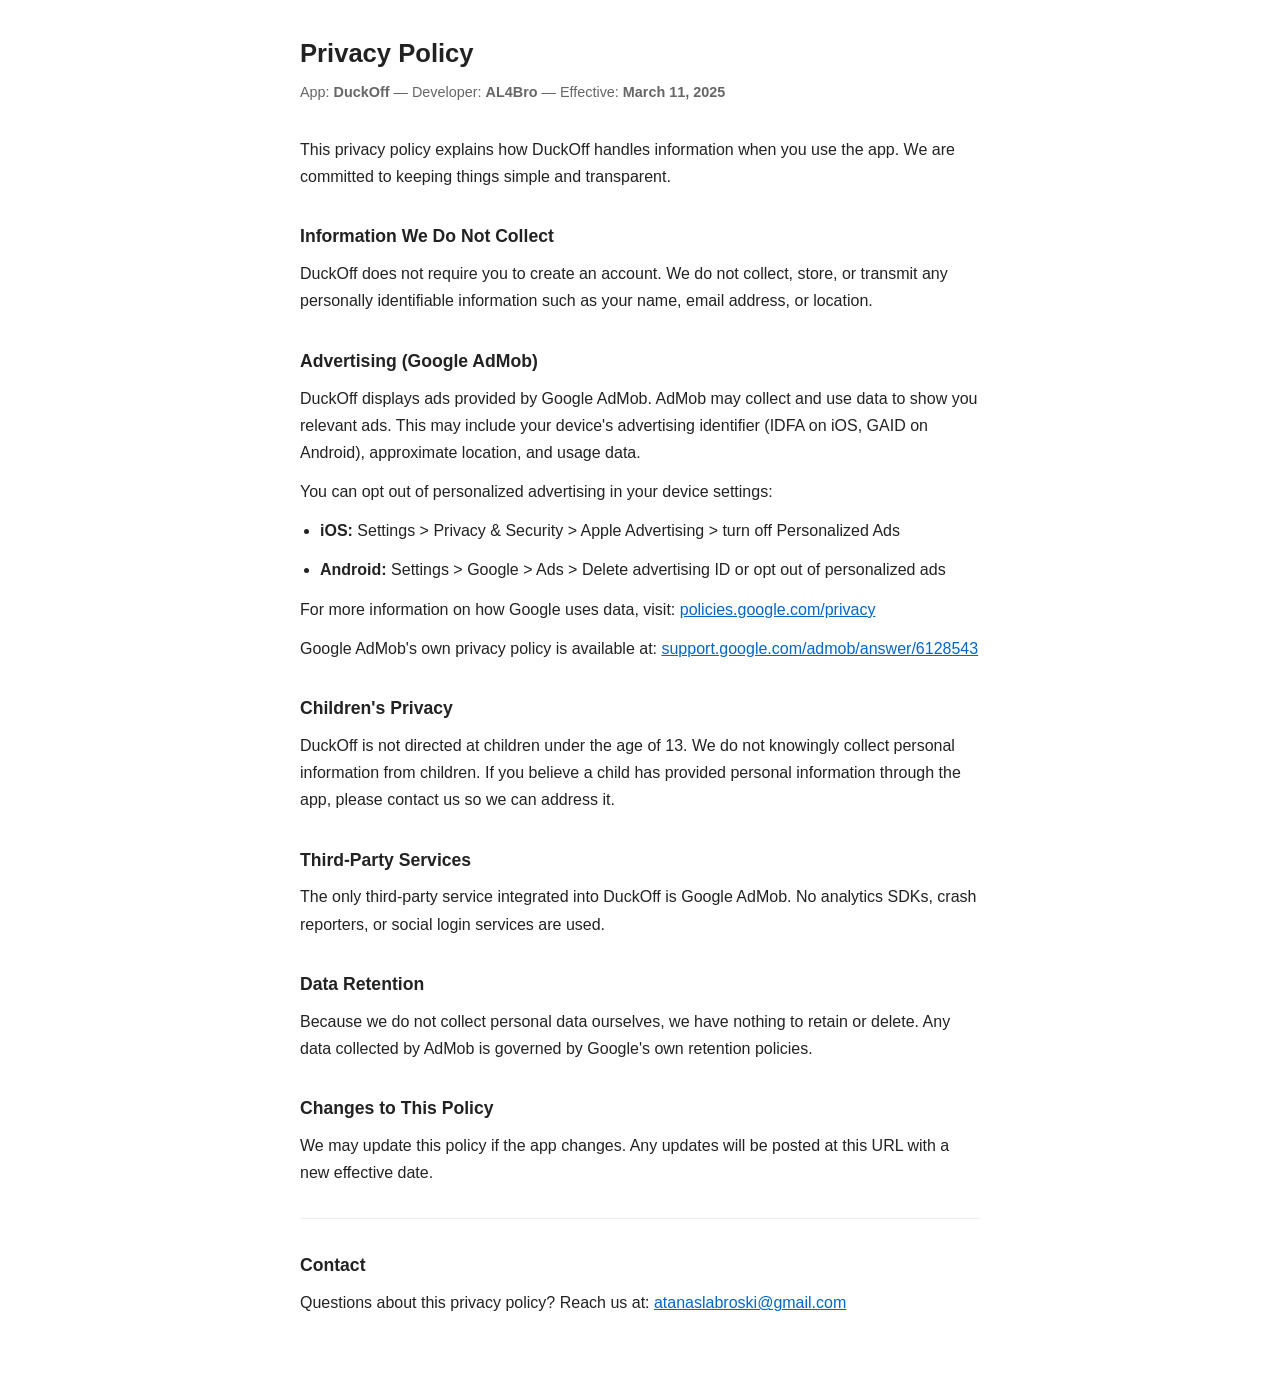
==== index.html @ ca75a0bc "move files from alab-game-common" ====
<!DOCTYPE html>
<html lang="en">
<head>
  <meta charset="UTF-8" />
  <meta name="viewport" content="width=device-width, initial-scale=1.0" />
  <title>Privacy Policy - DuckOff</title>
  <style>
    * { box-sizing: border-box; margin: 0; padding: 0; }
    body {
      font-family: -apple-system, BlinkMacSystemFont, "Segoe UI", sans-serif;
      font-size: 16px;
      line-height: 1.7;
      color: #222;
      background: #fff;
      max-width: 720px;
      margin: 0 auto;
      padding: 2rem 1.25rem 4rem;
    }
    h1 { font-size: 1.6rem; margin-bottom: 0.25rem; }
    h2 { font-size: 1.1rem; margin: 2rem 0 0.5rem; }
    p, li { margin-bottom: 0.75rem; }
    ul { padding-left: 1.25rem; }
    a { color: #0066cc; }
    .meta { color: #666; font-size: 0.9rem; margin-bottom: 2rem; }
    hr { border: none; border-top: 1px solid #eee; margin: 2rem 0; }
  </style>
</head>
<body>
  <h1>Privacy Policy</h1>
  <p class="meta">
    App: <strong>DuckOff</strong> &mdash;
    Developer: <strong>AL4Bro</strong> &mdash;
    Effective: <strong>March 11, 2025</strong>
  </p>

  <p>
    This privacy policy explains how DuckOff handles information when you
    use the app. We are committed to keeping things simple and transparent.
  </p>

  <h2>Information We Do Not Collect</h2>
  <p>
    DuckOff does not require you to create an account. We do not collect,
    store, or transmit any personally identifiable information such as your
    name, email address, or location.
  </p>

  <h2>Advertising (Google AdMob)</h2>
  <p>
    DuckOff displays ads provided by Google AdMob. AdMob may collect and
    use data to show you relevant ads. This may include your device's
    advertising identifier (IDFA on iOS, GAID on Android), approximate
    location, and usage data.
  </p>
  <p>
    You can opt out of personalized advertising in your device settings:
  </p>
  <ul>
    <li><strong>iOS:</strong> Settings &gt; Privacy &amp; Security &gt; Apple Advertising &gt; turn off Personalized Ads</li>
    <li><strong>Android:</strong> Settings &gt; Google &gt; Ads &gt; Delete advertising ID or opt out of personalized ads</li>
  </ul>
  <p>
    For more information on how Google uses data, visit:
    <a href="https://policies.google.com/privacy" target="_blank" rel="noopener">
      policies.google.com/privacy
    </a>
  </p>
  <p>
    Google AdMob's own privacy policy is available at:
    <a href="https://support.google.com/admob/answer/6128543" target="_blank" rel="noopener">
      support.google.com/admob/answer/6128543
    </a>
  </p>

  <h2>Children's Privacy</h2>
  <p>
    DuckOff is not directed at children under the age of 13. We do not
    knowingly collect personal information from children. If you believe a
    child has provided personal information through the app, please contact us
    so we can address it.
  </p>

  <h2>Third-Party Services</h2>
  <p>
    The only third-party service integrated into DuckOff is Google AdMob.
    No analytics SDKs, crash reporters, or social login services are used.
  </p>

  <h2>Data Retention</h2>
  <p>
    Because we do not collect personal data ourselves, we have nothing to
    retain or delete. Any data collected by AdMob is governed by Google's
    own retention policies.
  </p>

  <h2>Changes to This Policy</h2>
  <p>
    We may update this policy if the app changes. Any updates will be posted
    at this URL with a new effective date.
  </p>

  <hr />

  <h2>Contact</h2>
  <p>
    Questions about this privacy policy? Reach us at:
    <a href="mailto:atanaslabroski@gmail.com">atanaslabroski@gmail.com</a>
  </p>
</body>
</html>
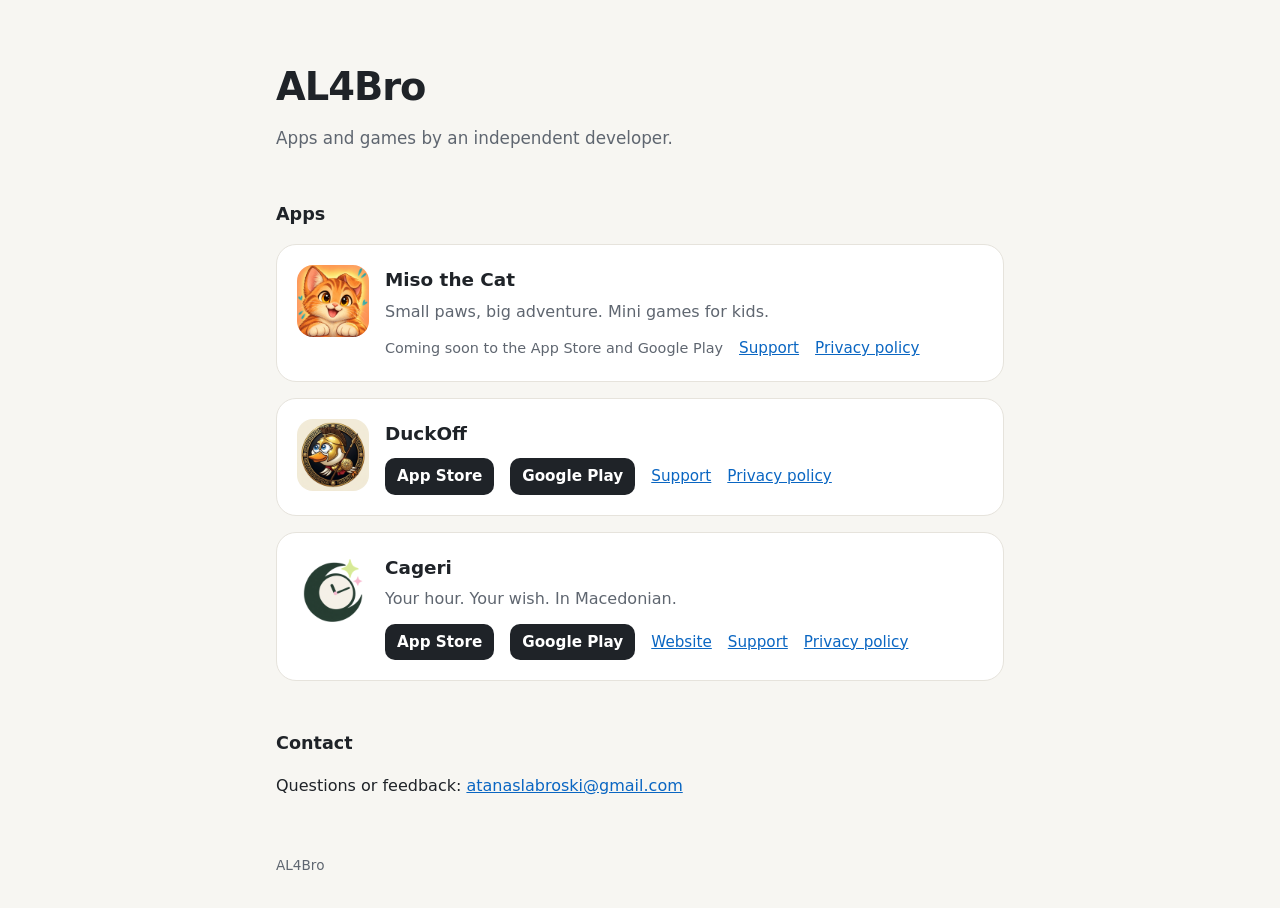
==== commit f16d34aa: "Root: AL4Bro developer profile page listing Miso the Cat, DuckOff and Cageri DuckOff privacy and sup" ====
--- a/index.html
+++ b/index.html
@@ -1,110 +1,136 @@
-<!DOCTYPE html>
+<!doctype html>
 <html lang="en">
 <head>
-  <meta charset="UTF-8" />
-  <meta name="viewport" content="width=device-width, initial-scale=1.0" />
-  <title>Privacy Policy - DuckOff</title>
+  <meta charset="utf-8">
+  <meta name="viewport" content="width=device-width,initial-scale=1">
+  <title>AL4Bro - Apps and Games</title>
+  <meta name="description" content="Apps and games by AL4Bro: Miso the Cat, DuckOff and Cageri.">
+  <link rel="canonical" href="https://atelabro.github.io/">
   <style>
-    * { box-sizing: border-box; margin: 0; padding: 0; }
+    :root {
+      --bg: #f7f6f2;
+      --card: #ffffff;
+      --text: #1f2328;
+      --muted: #5f6670;
+      --line: #e6e3dc;
+      --link: #0a66c2;
+      --button: #1f2328;
+      --button-text: #ffffff;
+    }
+    @media (prefers-color-scheme: dark) {
+      :root {
+        --bg: #15171a;
+        --card: #1e2125;
+        --text: #eceef1;
+        --muted: #a2a9b2;
+        --line: #2e3238;
+        --link: #6cb2ff;
+        --button: #eceef1;
+        --button-text: #15171a;
+      }
+    }
+    * { box-sizing: border-box; }
     body {
-      font-family: -apple-system, BlinkMacSystemFont, "Segoe UI", sans-serif;
-      font-size: 16px;
-      line-height: 1.7;
-      color: #222;
-      background: #fff;
-      max-width: 720px;
-      margin: 0 auto;
-      padding: 2rem 1.25rem 4rem;
+      margin: 0;
+      background: var(--bg);
+      color: var(--text);
+      font-family: system-ui, -apple-system, BlinkMacSystemFont, "Segoe UI", sans-serif;
+      line-height: 1.6;
     }
-    h1 { font-size: 1.6rem; margin-bottom: 0.25rem; }
-    h2 { font-size: 1.1rem; margin: 2rem 0 0.5rem; }
-    p, li { margin-bottom: 0.75rem; }
-    ul { padding-left: 1.25rem; }
-    a { color: #0066cc; }
-    .meta { color: #666; font-size: 0.9rem; margin-bottom: 2rem; }
-    hr { border: none; border-top: 1px solid #eee; margin: 2rem 0; }
+    main { max-width: 760px; margin: 0 auto; padding: 56px 16px 32px; }
+    header h1 { font-size: 2.4rem; letter-spacing: -1px; margin: 0; }
+    header p { color: var(--muted); font-size: 1.05rem; margin: 8px 0 0; }
+    h2 { font-size: 1.1rem; margin: 48px 0 16px; }
+    .apps { display: grid; gap: 16px; }
+    .app {
+      display: grid;
+      grid-template-columns: 72px 1fr;
+      gap: 16px;
+      background: var(--card);
+      border: 1px solid var(--line);
+      border-radius: 20px;
+      padding: 20px;
+    }
+    .app img { width: 72px; height: 72px; border-radius: 16px; }
+    .app h3 { margin: 0; font-size: 1.15rem; }
+    .app p { margin: 4px 0 12px; color: var(--muted); }
+    .links { display: flex; flex-wrap: wrap; gap: 8px 16px; align-items: center; }
+    .links a { color: var(--link); font-size: 0.95rem; }
+    .links a.store {
+      background: var(--button);
+      color: var(--button-text);
+      text-decoration: none;
+      border-radius: 10px;
+      padding: 6px 12px;
+      font-weight: 600;
+    }
+    .app h3 + .links { margin-top: 10px; }
+    .soon { font-size: 0.9rem; color: var(--muted); }
+    .contact a { color: var(--link); }
+    footer { color: var(--muted); font-size: 0.85rem; padding-top: 40px; }
+    @media (max-width: 480px) {
+      main { padding-top: 32px; }
+      header h1 { font-size: 2rem; }
+      .app { grid-template-columns: 56px 1fr; padding: 16px; }
+      .app img { width: 56px; height: 56px; border-radius: 12px; }
+    }
   </style>
 </head>
 <body>
-  <h1>Privacy Policy</h1>
-  <p class="meta">
-    App: <strong>DuckOff</strong> &mdash;
-    Developer: <strong>AL4Bro</strong> &mdash;
-    Effective: <strong>March 11, 2025</strong>
-  </p>
+  <main>
+    <header>
+      <h1>AL4Bro</h1>
+      <p>Apps and games by an independent developer.</p>
+    </header>
 
-  <p>
-    This privacy policy explains how DuckOff handles information when you
-    use the app. We are committed to keeping things simple and transparent.
-  </p>
+    <h2>Apps</h2>
+    <div class="apps">
+      <section class="app">
+        <img src="assets/miso.png" alt="Miso the Cat icon" width="72" height="72">
+        <div>
+          <h3>Miso the Cat</h3>
+          <p>Small paws, big adventure. Mini games for kids.</p>
+          <div class="links">
+            <span class="soon">Coming soon to the App Store and Google Play</span>
+            <a href="miso/support.html">Support</a>
+            <a href="miso/privacy.html">Privacy policy</a>
+          </div>
+        </div>
+      </section>
 
-  <h2>Information We Do Not Collect</h2>
-  <p>
-    DuckOff does not require you to create an account. We do not collect,
-    store, or transmit any personally identifiable information such as your
-    name, email address, or location.
-  </p>
+      <section class="app">
+        <img src="assets/duckoff.png" alt="DuckOff icon" width="72" height="72">
+        <div>
+          <h3>DuckOff</h3>
+          <div class="links">
+            <a class="store" href="https://apps.apple.com/app/id6760356647">App Store</a>
+            <a class="store" href="https://play.google.com/store/apps/details?id=com.alab.duckoff">Google Play</a>
+            <a href="duckoff/support.html">Support</a>
+            <a href="duckoff/privacy.html">Privacy policy</a>
+          </div>
+        </div>
+      </section>
 
-  <h2>Advertising (Google AdMob)</h2>
-  <p>
-    DuckOff displays ads provided by Google AdMob. AdMob may collect and
-    use data to show you relevant ads. This may include your device's
-    advertising identifier (IDFA on iOS, GAID on Android), approximate
-    location, and usage data.
-  </p>
-  <p>
-    You can opt out of personalized advertising in your device settings:
-  </p>
-  <ul>
-    <li><strong>iOS:</strong> Settings &gt; Privacy &amp; Security &gt; Apple Advertising &gt; turn off Personalized Ads</li>
-    <li><strong>Android:</strong> Settings &gt; Google &gt; Ads &gt; Delete advertising ID or opt out of personalized ads</li>
-  </ul>
-  <p>
-    For more information on how Google uses data, visit:
-    <a href="https://policies.google.com/privacy" target="_blank" rel="noopener">
-      policies.google.com/privacy
-    </a>
-  </p>
-  <p>
-    Google AdMob's own privacy policy is available at:
-    <a href="https://support.google.com/admob/answer/6128543" target="_blank" rel="noopener">
-      support.google.com/admob/answer/6128543
-    </a>
-  </p>
+      <section class="app">
+        <img src="assets/cageri.png" alt="Cageri icon" width="72" height="72">
+        <div>
+          <h3>Cageri</h3>
+          <p>Your hour. Your wish. In Macedonian.</p>
+          <div class="links">
+            <a class="store" href="https://apps.apple.com/app/id6817363033">App Store</a>
+            <a class="store" href="https://play.google.com/store/apps/details?id=com.alab.cageri">Google Play</a>
+            <a href="cageri/">Website</a>
+            <a href="cageri/support.html">Support</a>
+            <a href="cageri/privacy.html">Privacy policy</a>
+          </div>
+        </div>
+      </section>
+    </div>
 
-  <h2>Children's Privacy</h2>
-  <p>
-    DuckOff is not directed at children under the age of 13. We do not
-    knowingly collect personal information from children. If you believe a
-    child has provided personal information through the app, please contact us
-    so we can address it.
-  </p>
+    <h2>Contact</h2>
+    <p class="contact">Questions or feedback: <a href="mailto:atanaslabroski@gmail.com">atanaslabroski@gmail.com</a></p>
 
-  <h2>Third-Party Services</h2>
-  <p>
-    The only third-party service integrated into DuckOff is Google AdMob.
-    No analytics SDKs, crash reporters, or social login services are used.
-  </p>
-
-  <h2>Data Retention</h2>
-  <p>
-    Because we do not collect personal data ourselves, we have nothing to
-    retain or delete. Any data collected by AdMob is governed by Google's
-    own retention policies.
-  </p>
-
-  <h2>Changes to This Policy</h2>
-  <p>
-    We may update this policy if the app changes. Any updates will be posted
-    at this URL with a new effective date.
-  </p>
-
-  <hr />
-
-  <h2>Contact</h2>
-  <p>
-    Questions about this privacy policy? Reach us at:
-    <a href="mailto:atanaslabroski@gmail.com">atanaslabroski@gmail.com</a>
-  </p>
+    <footer>AL4Bro</footer>
+  </main>
 </body>
 </html>
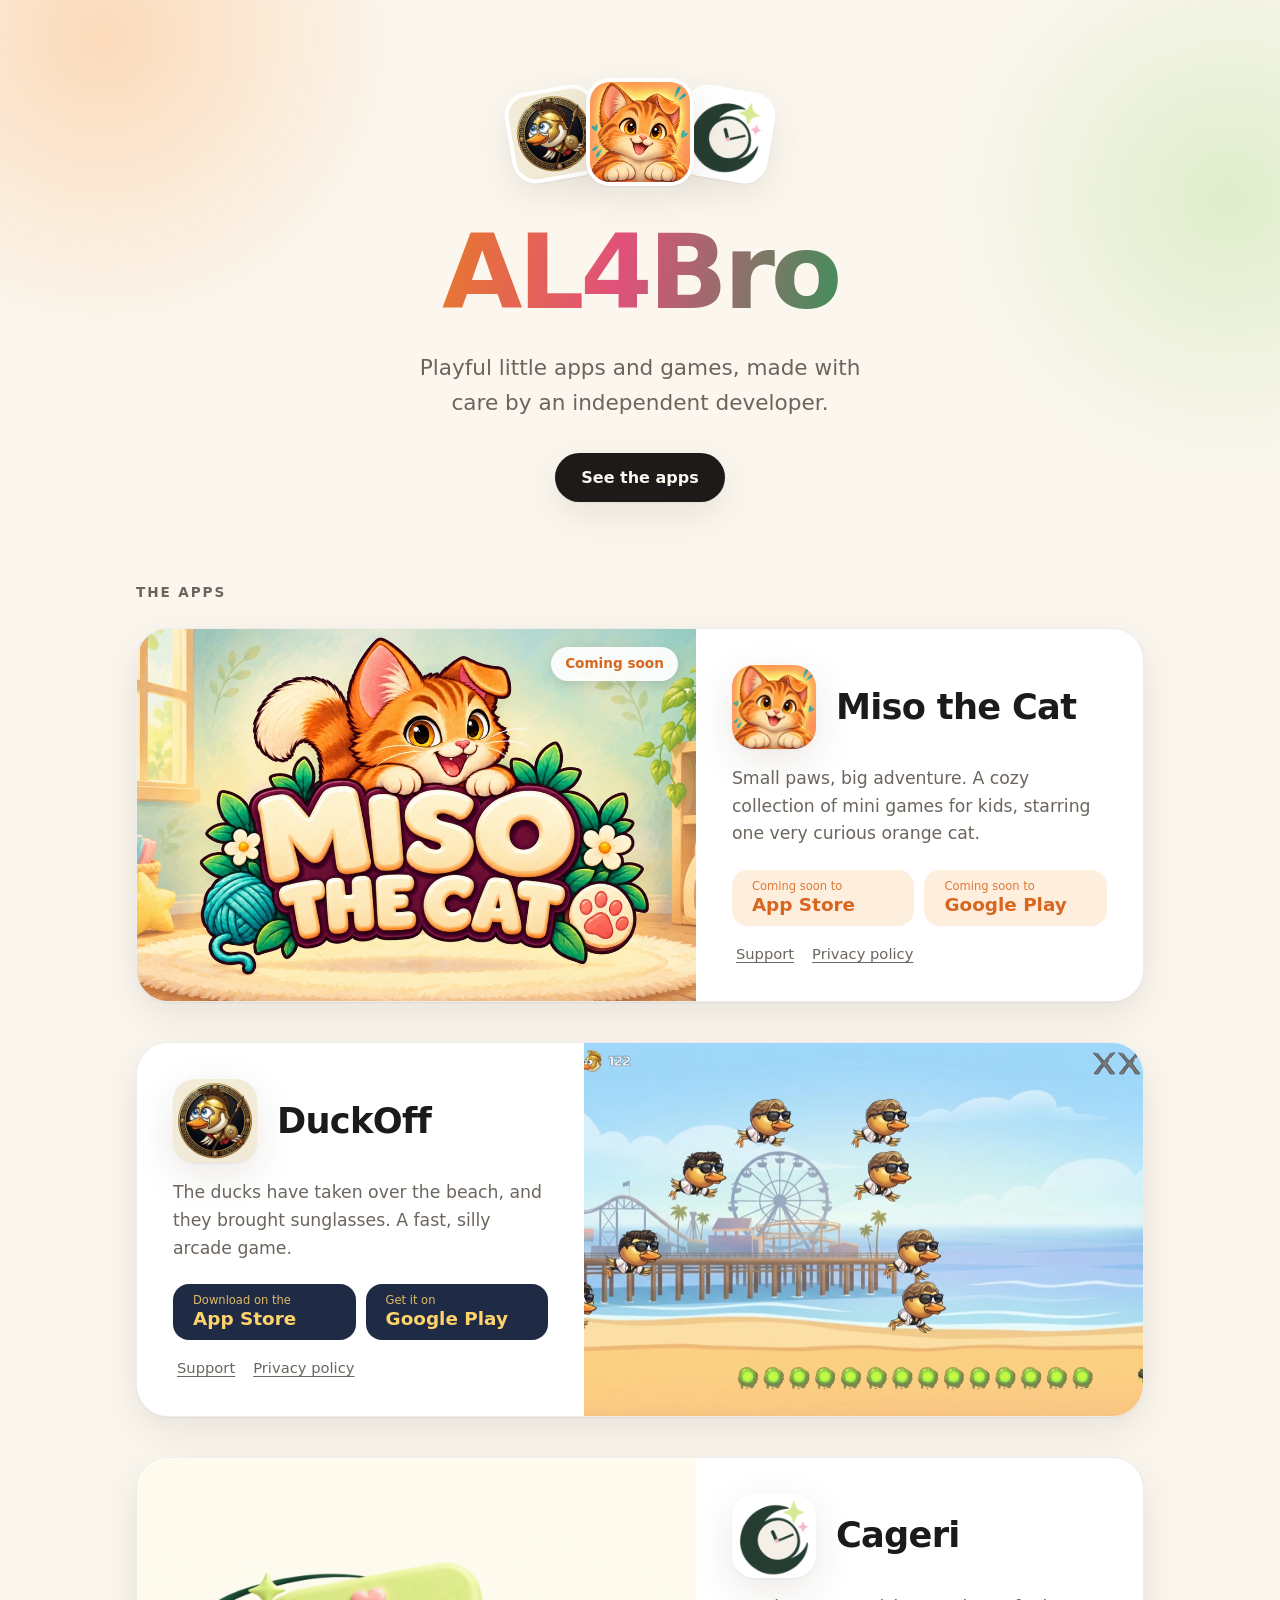
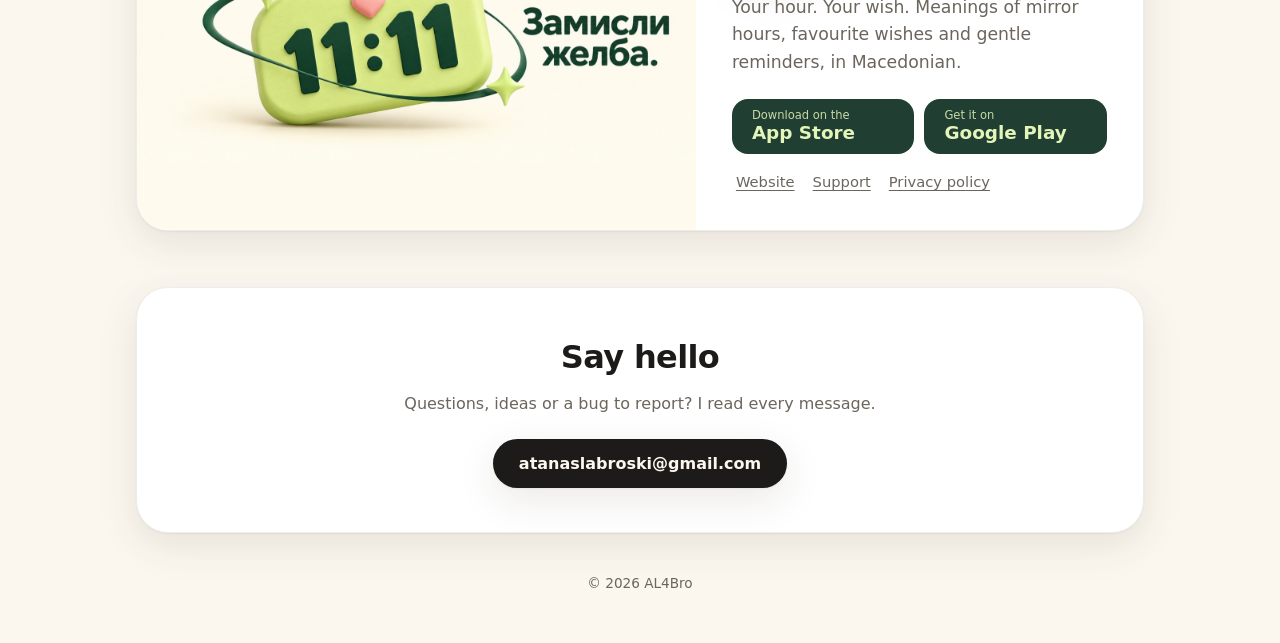
==== commit 3c377c8d: "Root: redesign AL4Bro profile with app banners, per-app colours and dark mode Co-Authored-By: Claude" ====
--- a/index.html
+++ b/index.html
@@ -4,133 +4,416 @@
   <meta charset="utf-8">
   <meta name="viewport" content="width=device-width,initial-scale=1">
   <title>AL4Bro - Apps and Games</title>
-  <meta name="description" content="Apps and games by AL4Bro: Miso the Cat, DuckOff and Cageri.">
+  <meta name="description" content="Playful apps and games by AL4Bro: Miso the Cat, DuckOff and Cageri.">
+  <meta name="theme-color" content="#fbf7ef">
   <link rel="canonical" href="https://atelabro.github.io/">
+  <meta property="og:title" content="AL4Bro - Apps and Games">
+  <meta property="og:description" content="Playful apps and games: Miso the Cat, DuckOff and Cageri.">
+  <meta property="og:type" content="website">
+  <meta property="og:url" content="https://atelabro.github.io/">
+  <meta property="og:image" content="https://atelabro.github.io/assets/miso-banner.jpg">
+  <meta name="twitter:card" content="summary_large_image">
+  <link rel="icon" href="assets/miso.png">
   <style>
     :root {
-      --bg: #f7f6f2;
+      --bg: #fbf7ef;
       --card: #ffffff;
-      --text: #1f2328;
-      --muted: #5f6670;
-      --line: #e6e3dc;
-      --link: #0a66c2;
-      --button: #1f2328;
-      --button-text: #ffffff;
+      --text: #1d1b19;
+      --muted: #6b655d;
+      --line: rgba(29, 27, 25, 0.08);
+      --shadow: 0 1px 2px rgba(60, 40, 20, 0.06), 0 12px 40px rgba(60, 40, 20, 0.10);
+      --shadow-hover: 0 2px 4px rgba(60, 40, 20, 0.08), 0 24px 60px rgba(60, 40, 20, 0.16);
+      --blob-1: rgba(255, 166, 87, 0.35);
+      --blob-2: rgba(160, 214, 120, 0.30);
+      --blob-3: rgba(120, 180, 255, 0.25);
+      --round: ui-rounded, "SF Pro Rounded", "Nunito", system-ui, -apple-system, "Segoe UI", sans-serif;
     }
     @media (prefers-color-scheme: dark) {
       :root {
-        --bg: #15171a;
-        --card: #1e2125;
-        --text: #eceef1;
-        --muted: #a2a9b2;
-        --line: #2e3238;
-        --link: #6cb2ff;
-        --button: #eceef1;
-        --button-text: #15171a;
+        --bg: #121214;
+        --card: #1c1c1f;
+        --text: #f3f1ed;
+        --muted: #a9a49c;
+        --line: rgba(255, 255, 255, 0.08);
+        --shadow: 0 1px 2px rgba(0, 0, 0, 0.4), 0 12px 40px rgba(0, 0, 0, 0.35);
+        --shadow-hover: 0 2px 4px rgba(0, 0, 0, 0.5), 0 24px 60px rgba(0, 0, 0, 0.5);
+        --blob-1: rgba(255, 140, 60, 0.18);
+        --blob-2: rgba(120, 190, 90, 0.14);
+        --blob-3: rgba(90, 150, 255, 0.14);
       }
     }
+
     * { box-sizing: border-box; }
+    html { scroll-behavior: smooth; }
     body {
       margin: 0;
       background: var(--bg);
       color: var(--text);
       font-family: system-ui, -apple-system, BlinkMacSystemFont, "Segoe UI", sans-serif;
       line-height: 1.6;
-    }
-    main { max-width: 760px; margin: 0 auto; padding: 56px 16px 32px; }
-    header h1 { font-size: 2.4rem; letter-spacing: -1px; margin: 0; }
-    header p { color: var(--muted); font-size: 1.05rem; margin: 8px 0 0; }
-    h2 { font-size: 1.1rem; margin: 48px 0 16px; }
-    .apps { display: grid; gap: 16px; }
+      overflow-x: hidden;
+    }
+    .backdrop {
+      position: fixed;
+      inset: 0;
+      z-index: -1;
+      pointer-events: none;
+      background:
+        radial-gradient(40vmax 40vmax at 8% 4%, var(--blob-1), transparent 60%),
+        radial-gradient(36vmax 36vmax at 96% 22%, var(--blob-2), transparent 60%),
+        radial-gradient(40vmax 40vmax at 40% 108%, var(--blob-3), transparent 60%);
+    }
+    a { color: inherit; }
+    a:focus-visible { outline: 3px solid #e8792b; outline-offset: 4px; border-radius: 8px; }
+
+    /* Hero */
+    .hero {
+      max-width: 1040px;
+      margin: 0 auto;
+      padding: 88px 16px 40px;
+      text-align: center;
+    }
+    .icons {
+      display: flex;
+      justify-content: center;
+      margin-bottom: 32px;
+    }
+    .icons img {
+      width: 92px;
+      height: 92px;
+      border-radius: 24px;
+      box-shadow: var(--shadow);
+      border: 4px solid var(--card);
+      background: var(--card);
+      animation: float 6s ease-in-out infinite;
+    }
+    .icons img:nth-child(1) { transform: rotate(-10deg); margin-right: -14px; animation-delay: 0s; }
+    .icons img:nth-child(2) { position: relative; z-index: 1; width: 108px; height: 108px; margin-top: -10px; animation-delay: -2s; }
+    .icons img:nth-child(3) { transform: rotate(10deg); margin-left: -14px; animation-delay: -4s; }
+    @keyframes float {
+      0%, 100% { translate: 0 0; }
+      50% { translate: 0 -10px; }
+    }
+    .wordmark {
+      font-family: var(--round);
+      font-size: clamp(3.2rem, 11vw, 6.5rem);
+      font-weight: 800;
+      letter-spacing: -0.04em;
+      line-height: 1.05;
+      margin: 0;
+      padding: 0 0.04em 0.06em;
+      display: inline-block;
+      background: linear-gradient(100deg, #e8792b 0%, #e0517a 45%, #3f8f5a 100%);
+      -webkit-background-clip: text;
+      background-clip: text;
+      color: transparent;
+    }
+    .tagline {
+      font-size: clamp(1.1rem, 2.6vw, 1.35rem);
+      color: var(--muted);
+      max-width: 34ch;
+      margin: 18px auto 32px;
+    }
+    .cta {
+      display: inline-block;
+      font-family: var(--round);
+      font-weight: 700;
+      text-decoration: none;
+      background: var(--text);
+      color: var(--bg);
+      padding: 12px 26px;
+      border-radius: 999px;
+      box-shadow: var(--shadow);
+      transition: transform 0.2s ease;
+    }
+    .cta:hover { transform: translateY(-2px); }
+
+    /* Apps */
+    .apps {
+      max-width: 1040px;
+      margin: 0 auto;
+      padding: 40px 16px 24px;
+      display: grid;
+      gap: 40px;
+    }
+    .section-title {
+      font-family: var(--round);
+      font-size: 0.85rem;
+      font-weight: 700;
+      letter-spacing: 0.14em;
+      text-transform: uppercase;
+      color: var(--muted);
+      margin: 0 0 -16px;
+    }
     .app {
+      background: var(--card);
+      border-radius: 32px;
+      overflow: hidden;
+      box-shadow: var(--shadow);
+      border: 1px solid var(--line);
+      transition: transform 0.3s ease, box-shadow 0.3s ease;
+    }
+    .app:hover { transform: translateY(-4px); box-shadow: var(--shadow-hover); }
+    .banner {
+      position: relative;
+      aspect-ratio: 2 / 1;
+      background: var(--tint);
+      overflow: hidden;
+    }
+    .banner img {
+      width: 100%;
+      height: 100%;
+      object-fit: cover;
+      display: block;
+      transition: transform 0.6s ease;
+    }
+    .app:hover .banner img { transform: scale(1.03); }
+    .badge {
+      position: absolute;
+      top: 18px;
+      right: 18px;
+      font-family: var(--round);
+      font-weight: 700;
+      font-size: 0.85rem;
+      background: rgba(255, 255, 255, 0.92);
+      color: var(--accent);
+      padding: 6px 14px;
+      border-radius: 999px;
+      box-shadow: 0 4px 14px rgba(0, 0, 0, 0.12);
+    }
+    .body {
+      position: relative;
+      padding: 0 32px 32px 32px;
       display: grid;
-      grid-template-columns: 72px 1fr;
-      gap: 16px;
+      grid-template-columns: auto 1fr;
+      column-gap: 20px;
+      align-items: end;
+    }
+    .body .icon {
+      width: 104px;
+      height: 104px;
+      border-radius: 26px;
+      margin-top: -44px;
+      border: 5px solid var(--card);
+      background: var(--card);
+      box-shadow: var(--shadow);
+    }
+    .body h2 {
+      font-family: var(--round);
+      font-size: clamp(1.6rem, 4vw, 2.2rem);
+      letter-spacing: -0.02em;
+      line-height: 1.1;
+      margin: 16px 0 0;
+    }
+    .body .pitch {
+      grid-column: 1 / -1;
+      color: var(--muted);
+      font-size: 1.08rem;
+      margin: 16px 0 22px;
+      max-width: 52ch;
+    }
+    .actions {
+      grid-column: 1 / -1;
+      display: flex;
+      flex-wrap: wrap;
+      align-items: center;
+      gap: 12px 12px;
+    }
+    .store {
+      display: inline-flex;
+      flex-direction: column;
+      justify-content: center;
+      min-width: 168px;
+      padding: 10px 20px;
+      border-radius: 16px;
+      background: var(--accent);
+      color: var(--on-accent);
+      text-decoration: none;
+      line-height: 1.2;
+      transition: transform 0.2s ease, filter 0.2s ease;
+    }
+    .store:hover { transform: translateY(-2px); filter: brightness(1.08); }
+    .store small { font-size: 0.72rem; opacity: 0.85; }
+    .store strong { font-family: var(--round); font-size: 1.15rem; }
+    .soon {
+      display: inline-flex;
+      flex-direction: column;
+      min-width: 168px;
+      padding: 10px 20px;
+      border-radius: 16px;
+      background: var(--tint);
+      color: var(--accent);
+      line-height: 1.2;
+    }
+    .soon small { font-size: 0.72rem; opacity: 0.85; }
+    .soon strong { font-family: var(--round); font-size: 1.15rem; }
+    .minor {
+      display: flex;
+      gap: 18px;
+      margin-left: 8px;
+    }
+    .minor a {
+      color: var(--muted);
+      font-size: 0.92rem;
+      text-underline-offset: 3px;
+    }
+    .minor a:hover { color: var(--text); }
+    .cageri .banner { background: #fefaee; }
+    .cageri .banner img { object-fit: contain; }
+
+    .miso { --accent: #d9661f; --on-accent: #ffffff; --tint: #fdeedd; }
+    .duckoff { --accent: #1f2a44; --on-accent: #ffd36b; --tint: #dcecf7; }
+    .cageri { --accent: #203e32; --on-accent: #e4f5b9; --tint: #f8f5eb; }
+    @media (prefers-color-scheme: dark) {
+      .miso { --accent: #f08a44; --on-accent: #1a1006; --tint: #3a2616; }
+      .duckoff { --accent: #ffd36b; --on-accent: #1f2a44; --tint: #1e2a3a; }
+      .cageri { --accent: #bfe38a; --on-accent: #16281f; --tint: #22302a; }
+      .badge { background: rgba(28, 28, 31, 0.9); }
+    }
+
+    /* Contact and footer */
+    .contact {
+      max-width: 1040px;
+      margin: 32px auto 0;
+      padding: 0 16px;
+    }
+    .contact-card {
+      text-align: center;
       background: var(--card);
       border: 1px solid var(--line);
-      border-radius: 20px;
-      padding: 20px;
-    }
-    .app img { width: 72px; height: 72px; border-radius: 16px; }
-    .app h3 { margin: 0; font-size: 1.15rem; }
-    .app p { margin: 4px 0 12px; color: var(--muted); }
-    .links { display: flex; flex-wrap: wrap; gap: 8px 16px; align-items: center; }
-    .links a { color: var(--link); font-size: 0.95rem; }
-    .links a.store {
-      background: var(--button);
-      color: var(--button-text);
-      text-decoration: none;
-      border-radius: 10px;
-      padding: 6px 12px;
-      font-weight: 600;
-    }
-    .app h3 + .links { margin-top: 10px; }
-    .soon { font-size: 0.9rem; color: var(--muted); }
-    .contact a { color: var(--link); }
-    footer { color: var(--muted); font-size: 0.85rem; padding-top: 40px; }
-    @media (max-width: 480px) {
-      main { padding-top: 32px; }
-      header h1 { font-size: 2rem; }
-      .app { grid-template-columns: 56px 1fr; padding: 16px; }
-      .app img { width: 56px; height: 56px; border-radius: 12px; }
+      border-radius: 32px;
+      padding: 44px 24px;
+      box-shadow: var(--shadow);
+    }
+    .contact-card h2 {
+      font-family: var(--round);
+      font-size: clamp(1.5rem, 4vw, 2rem);
+      letter-spacing: -0.02em;
+      margin: 0 0 8px;
+    }
+    .contact-card p { color: var(--muted); margin: 0 0 22px; }
+    footer {
+      text-align: center;
+      color: var(--muted);
+      font-size: 0.85rem;
+      padding: 40px 16px 48px;
+    }
+
+    @media (min-width: 880px) {
+      .app {
+        display: grid;
+        grid-template-columns: 1.25fr 1fr;
+        align-items: stretch;
+      }
+      .app.flip { grid-template-columns: 1fr 1.25fr; }
+      .app.flip .banner { order: 2; }
+      .banner { aspect-ratio: auto; min-height: 340px; }
+      .body {
+        padding: 36px 36px 36px 36px;
+        align-content: center;
+        align-items: center;
+      }
+      .body .icon { margin-top: 0; width: 84px; height: 84px; border-radius: 22px; border-width: 0; }
+      .body h2 { margin: 0; }
+      .actions { gap: 10px; }
+      .store, .soon { min-width: 0; flex: 1 1 140px; }
+      .minor { width: 100%; margin: 6px 0 0 4px; }
+    }
+    @media (max-width: 600px) {
+      .hero { padding-top: 56px; }
+      .icons img { width: 72px; height: 72px; border-radius: 20px; }
+      .icons img:nth-child(2) { width: 84px; height: 84px; }
+      .app, .contact-card { border-radius: 24px; }
+      .body { padding: 0 20px 24px; column-gap: 14px; }
+      .body .icon { width: 80px; height: 80px; border-radius: 20px; margin-top: -32px; border-width: 4px; }
+      .badge { top: 12px; right: 12px; }
+      .store, .soon { flex: 1 1 140px; min-width: 0; }
+      .minor { width: 100%; margin: 4px 0 0; justify-content: center; }
+    }
+    @media (prefers-reduced-motion: reduce) {
+      html { scroll-behavior: auto; }
+      .icons img { animation: none; }
+      .app, .banner img, .store, .cta { transition: none; }
+      .app:hover, .store:hover, .cta:hover { transform: none; }
+      .app:hover .banner img { transform: none; }
     }
   </style>
 </head>
 <body>
-  <main>
-    <header>
-      <h1>AL4Bro</h1>
-      <p>Apps and games by an independent developer.</p>
-    </header>
-
-    <h2>Apps</h2>
-    <div class="apps">
-      <section class="app">
-        <img src="assets/miso.png" alt="Miso the Cat icon" width="72" height="72">
-        <div>
-          <h3>Miso the Cat</h3>
-          <p>Small paws, big adventure. Mini games for kids.</p>
-          <div class="links">
-            <span class="soon">Coming soon to the App Store and Google Play</span>
-            <a href="miso/support.html">Support</a>
-            <a href="miso/privacy.html">Privacy policy</a>
-          </div>
+  <div class="backdrop" aria-hidden="true"></div>
+
+  <header class="hero">
+    <div class="icons" aria-hidden="true">
+      <img src="assets/duckoff.png" alt="" width="92" height="92">
+      <img src="assets/miso.png" alt="" width="108" height="108">
+      <img src="assets/cageri.png" alt="" width="92" height="92">
+    </div>
+    <h1 class="wordmark">AL4Bro</h1>
+    <p class="tagline">Playful little apps and games, made with care by an independent developer.</p>
+    <a class="cta" href="#apps">See the apps</a>
+  </header>
+
+  <main class="apps" id="apps">
+    <p class="section-title">The apps</p>
+
+    <article class="app miso">
+      <div class="banner">
+        <img src="assets/miso-banner.jpg" alt="Miso the Cat peeking over the game logo in a cozy playroom" width="1400" height="700">
+        <span class="badge">Coming soon</span>
+      </div>
+      <div class="body">
+        <img class="icon" src="assets/miso.png" alt="" width="104" height="104">
+        <h2>Miso the Cat</h2>
+        <p class="pitch">Small paws, big adventure. A cozy collection of mini games for kids, starring one very curious orange cat.</p>
+        <div class="actions">
+          <span class="soon"><small>Coming soon to</small><strong>App Store</strong></span>
+          <span class="soon"><small>Coming soon to</small><strong>Google Play</strong></span>
+          <span class="minor"><a href="miso/support.html">Support</a><a href="miso/privacy.html">Privacy policy</a></span>
         </div>
-      </section>
-
-      <section class="app">
-        <img src="assets/duckoff.png" alt="DuckOff icon" width="72" height="72">
-        <div>
-          <h3>DuckOff</h3>
-          <div class="links">
-            <a class="store" href="https://apps.apple.com/app/id6760356647">App Store</a>
-            <a class="store" href="https://play.google.com/store/apps/details?id=com.alab.duckoff">Google Play</a>
-            <a href="duckoff/support.html">Support</a>
-            <a href="duckoff/privacy.html">Privacy policy</a>
-          </div>
+      </div>
+    </article>
+
+    <article class="app duckoff flip">
+      <div class="banner">
+        <img src="assets/duckoff-banner.jpg" alt="DuckOff gameplay: ducks in sunglasses flying over a sunny beach pier" width="1400" height="645" loading="lazy">
+      </div>
+      <div class="body">
+        <img class="icon" src="assets/duckoff.png" alt="" width="104" height="104">
+        <h2>DuckOff</h2>
+        <p class="pitch">The ducks have taken over the beach, and they brought sunglasses. A fast, silly arcade game.</p>
+        <div class="actions">
+          <a class="store" href="https://apps.apple.com/app/id6760356647"><small>Download on the</small><strong>App Store</strong></a>
+          <a class="store" href="https://play.google.com/store/apps/details?id=com.alab.duckoff"><small>Get it on</small><strong>Google Play</strong></a>
+          <span class="minor"><a href="duckoff/support.html">Support</a><a href="duckoff/privacy.html">Privacy policy</a></span>
         </div>
-      </section>
-
-      <section class="app">
-        <img src="assets/cageri.png" alt="Cageri icon" width="72" height="72">
-        <div>
-          <h3>Cageri</h3>
-          <p>Your hour. Your wish. In Macedonian.</p>
-          <div class="links">
-            <a class="store" href="https://apps.apple.com/app/id6817363033">App Store</a>
-            <a class="store" href="https://play.google.com/store/apps/details?id=com.alab.cageri">Google Play</a>
-            <a href="cageri/">Website</a>
-            <a href="cageri/support.html">Support</a>
-            <a href="cageri/privacy.html">Privacy policy</a>
-          </div>
+      </div>
+    </article>
+
+    <article class="app cageri">
+      <div class="banner">
+        <img src="assets/cageri-banner.jpg" alt="Cageri: a green 11:11 clock with a heart, Make a wish" width="1400" height="600" loading="lazy">
+      </div>
+      <div class="body">
+        <img class="icon" src="assets/cageri.png" alt="" width="104" height="104">
+        <h2>Cageri</h2>
+        <p class="pitch">Your hour. Your wish. Meanings of mirror hours, favourite wishes and gentle reminders, in Macedonian.</p>
+        <div class="actions">
+          <a class="store" href="https://apps.apple.com/app/id6817363033"><small>Download on the</small><strong>App Store</strong></a>
+          <a class="store" href="https://play.google.com/store/apps/details?id=com.alab.cageri"><small>Get it on</small><strong>Google Play</strong></a>
+          <span class="minor"><a href="cageri/">Website</a><a href="cageri/support.html">Support</a><a href="cageri/privacy.html">Privacy policy</a></span>
         </div>
-      </section>
+      </div>
+    </article>
+  </main>
+
+  <section class="contact">
+    <div class="contact-card">
+      <h2>Say hello</h2>
+      <p>Questions, ideas or a bug to report? I read every message.</p>
+      <a class="cta" href="mailto:atanaslabroski@gmail.com">atanaslabroski@gmail.com</a>
     </div>
-
-    <h2>Contact</h2>
-    <p class="contact">Questions or feedback: <a href="mailto:atanaslabroski@gmail.com">atanaslabroski@gmail.com</a></p>
-
-    <footer>AL4Bro</footer>
-  </main>
+  </section>
+
+  <footer>&copy; 2026 AL4Bro</footer>
 </body>
 </html>
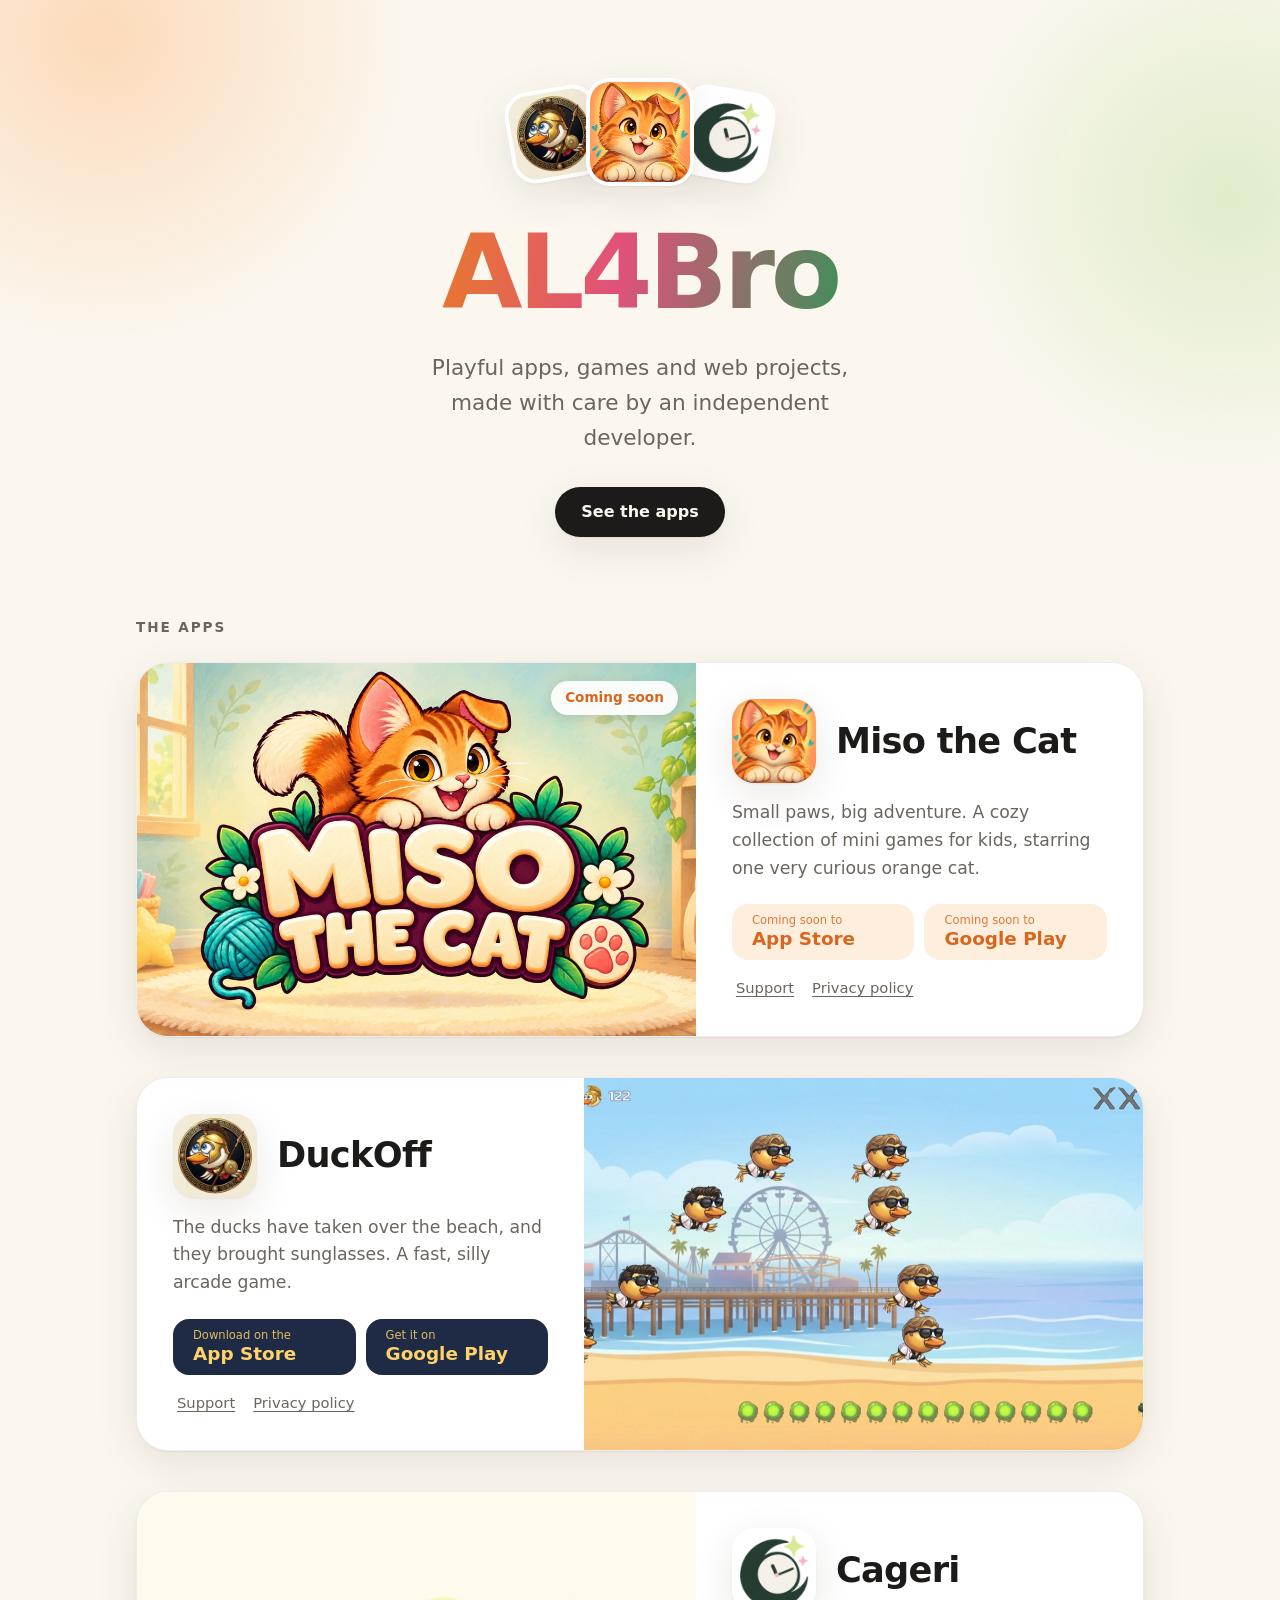
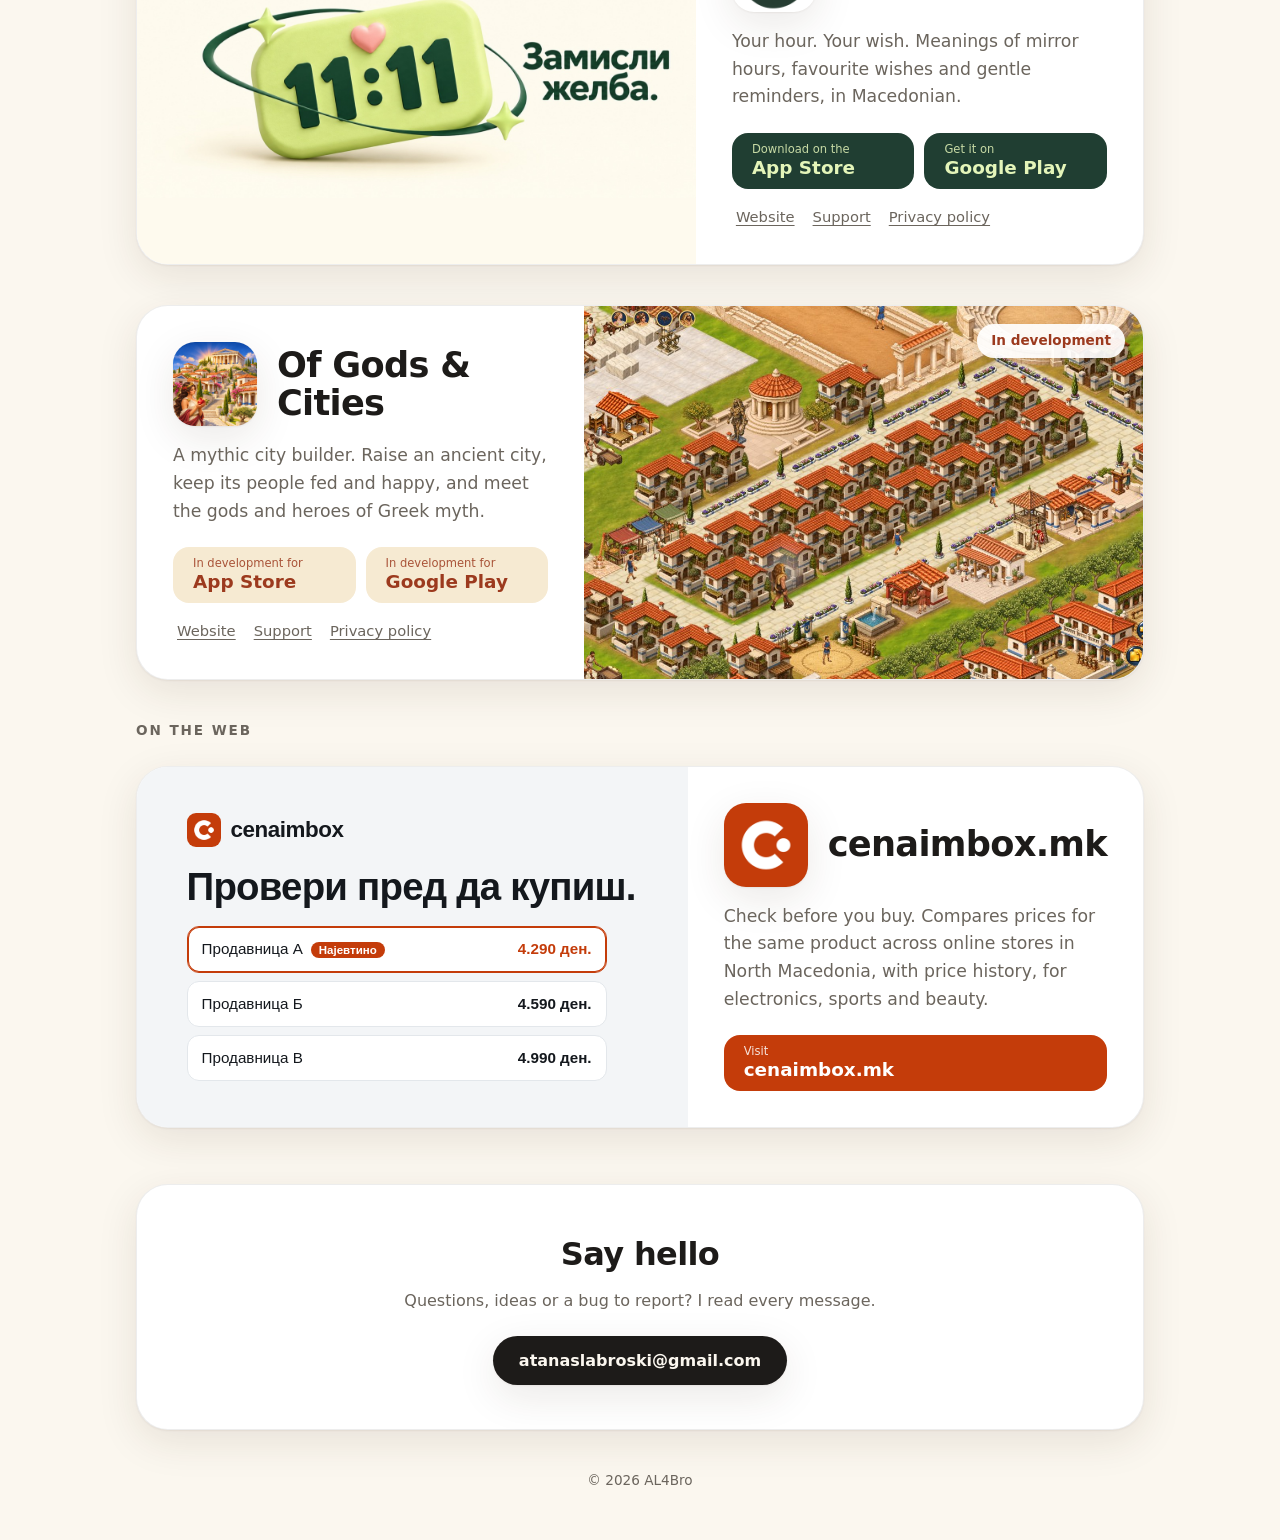
==== commit 5bd0951f: "Profile: add Of Gods & Cities (in development) and cenaimbox.mk Co-Authored-By: Claude Opus 5.5 <nor" ====
--- a/index.html
+++ b/index.html
@@ -4,7 +4,7 @@
   <meta charset="utf-8">
   <meta name="viewport" content="width=device-width,initial-scale=1">
   <title>AL4Bro - Apps and Games</title>
-  <meta name="description" content="Playful apps and games by AL4Bro: Miso the Cat, DuckOff and Cageri.">
+  <meta name="description" content="Apps, games and web projects by AL4Bro: Miso the Cat, DuckOff, Cageri, Of Gods &amp; Cities and cenaimbox.mk.">
   <meta name="theme-color" content="#fbf7ef">
   <link rel="canonical" href="https://atelabro.github.io/">
   <meta property="og:title" content="AL4Bro - Apps and Games">
@@ -264,12 +264,49 @@
     .miso { --accent: #d9661f; --on-accent: #ffffff; --tint: #fdeedd; }
     .duckoff { --accent: #1f2a44; --on-accent: #ffd36b; --tint: #dcecf7; }
     .cageri { --accent: #203e32; --on-accent: #e4f5b9; --tint: #f8f5eb; }
+    .ogc { --accent: #9c3a1e; --on-accent: #fff4dc; --tint: #f6ead2; }
+    .cenaimbox { --accent: #c43c0a; --on-accent: #ffffff; --tint: #f3f5f7; }
     @media (prefers-color-scheme: dark) {
       .miso { --accent: #f08a44; --on-accent: #1a1006; --tint: #3a2616; }
       .duckoff { --accent: #ffd36b; --on-accent: #1f2a44; --tint: #1e2a3a; }
       .cageri { --accent: #bfe38a; --on-accent: #16281f; --tint: #22302a; }
+      .ogc { --accent: #e8a066; --on-accent: #2a1408; --tint: #3a2a1c; }
+      .cenaimbox { --accent: #f0703c; --on-accent: #1a0b04; --tint: #1f2328; }
       .badge { background: rgba(28, 28, 31, 0.9); }
     }
+
+    /* cenaimbox: banner drawn in HTML so it stays crisp */
+    .web-banner {
+      display: flex;
+      flex-direction: column;
+      justify-content: center;
+      gap: 18px;
+      padding: 8% 9%;
+      background: #f3f5f7;
+      color: #14181d;
+      font-family: Arial, system-ui, sans-serif;
+    }
+    .web-banner .logo { display: flex; align-items: center; gap: 10px; font-weight: 700; font-size: 1.4rem; letter-spacing: -0.02em; }
+    .web-banner .logo img { width: 34px; height: 34px; border-radius: 9px; }
+    .web-banner .headline { font-size: clamp(1.6rem, 3.6vw, 2.4rem); font-weight: 800; line-height: 1.1; letter-spacing: -0.02em; margin: 0; }
+    .offers { display: grid; gap: 8px; max-width: 420px; }
+    .offer {
+      display: flex;
+      justify-content: space-between;
+      align-items: center;
+      background: #ffffff;
+      border: 1px solid #e3e7eb;
+      border-radius: 12px;
+      padding: 10px 14px;
+      font-size: 0.95rem;
+    }
+    .offer strong { font-variant-numeric: tabular-nums; }
+    .offer.best { border-color: #c43c0a; box-shadow: 0 0 0 1px #c43c0a inset; }
+    .offer.best strong { color: #c43c0a; }
+    .offer .tag { font-size: 0.72rem; font-weight: 700; color: #ffffff; background: #c43c0a; border-radius: 999px; padding: 2px 8px; margin-left: 8px; }
+    .bars { display: flex; align-items: end; gap: 5px; height: 38px; }
+    .bars span { flex: 1; background: #c9d1d9; border-radius: 3px 3px 0 0; }
+    .bars span:last-child { background: #c43c0a; }
 
     /* Contact and footer */
     .contact {
@@ -349,7 +386,7 @@
       <img src="assets/cageri.png" alt="" width="92" height="92">
     </div>
     <h1 class="wordmark">AL4Bro</h1>
-    <p class="tagline">Playful little apps and games, made with care by an independent developer.</p>
+    <p class="tagline">Playful apps, games and web projects, made with care by an independent developer.</p>
     <a class="cta" href="#apps">See the apps</a>
   </header>
 
@@ -404,6 +441,45 @@
         </div>
       </div>
     </article>
+
+    <article class="app ogc flip">
+      <div class="banner">
+        <img src="assets/ogc-banner.jpg" alt="Of Gods &amp; Cities: an ancient Greek city with red-tiled houses, a temple and busy streets" width="1200" height="675" loading="lazy">
+        <span class="badge">In development</span>
+      </div>
+      <div class="body">
+        <img class="icon" src="assets/ogc.png" alt="" width="104" height="104">
+        <h2>Of Gods &amp; Cities</h2>
+        <p class="pitch">A mythic city builder. Raise an ancient city, keep its people fed and happy, and meet the gods and heroes of Greek myth.</p>
+        <div class="actions">
+          <span class="soon"><small>In development for</small><strong>App Store</strong></span>
+          <span class="soon"><small>In development for</small><strong>Google Play</strong></span>
+          <span class="minor"><a href="of-gods-and-cities/">Website</a><a href="of-gods-and-cities/support.html">Support</a><a href="of-gods-and-cities/privacy.html">Privacy policy</a></span>
+        </div>
+      </div>
+    </article>
+
+    <p class="section-title">On the web</p>
+
+    <article class="app cenaimbox">
+      <div class="banner web-banner" aria-hidden="true">
+        <div class="logo"><img src="assets/cenaimbox.png" alt="" width="34" height="34">cenaimbox</div>
+        <p class="headline">Провери пред да купиш.</p>
+        <div class="offers">
+          <div class="offer best"><span>Продавница А<span class="tag">Најевтино</span></span><strong>4.290 ден.</strong></div>
+          <div class="offer"><span>Продавница Б</span><strong>4.590 ден.</strong></div>
+          <div class="offer"><span>Продавница В</span><strong>4.990 ден.</strong></div>
+        </div>
+      </div>
+      <div class="body">
+        <img class="icon" src="assets/cenaimbox.png" alt="" width="104" height="104">
+        <h2>cenaimbox.mk</h2>
+        <p class="pitch">Check before you buy. Compares prices for the same product across online stores in North Macedonia, with price history, for electronics, sports and beauty.</p>
+        <div class="actions">
+          <a class="store" href="https://cenaimbox.mk/"><small>Visit</small><strong>cenaimbox.mk</strong></a>
+        </div>
+      </div>
+    </article>
   </main>
 
   <section class="contact">
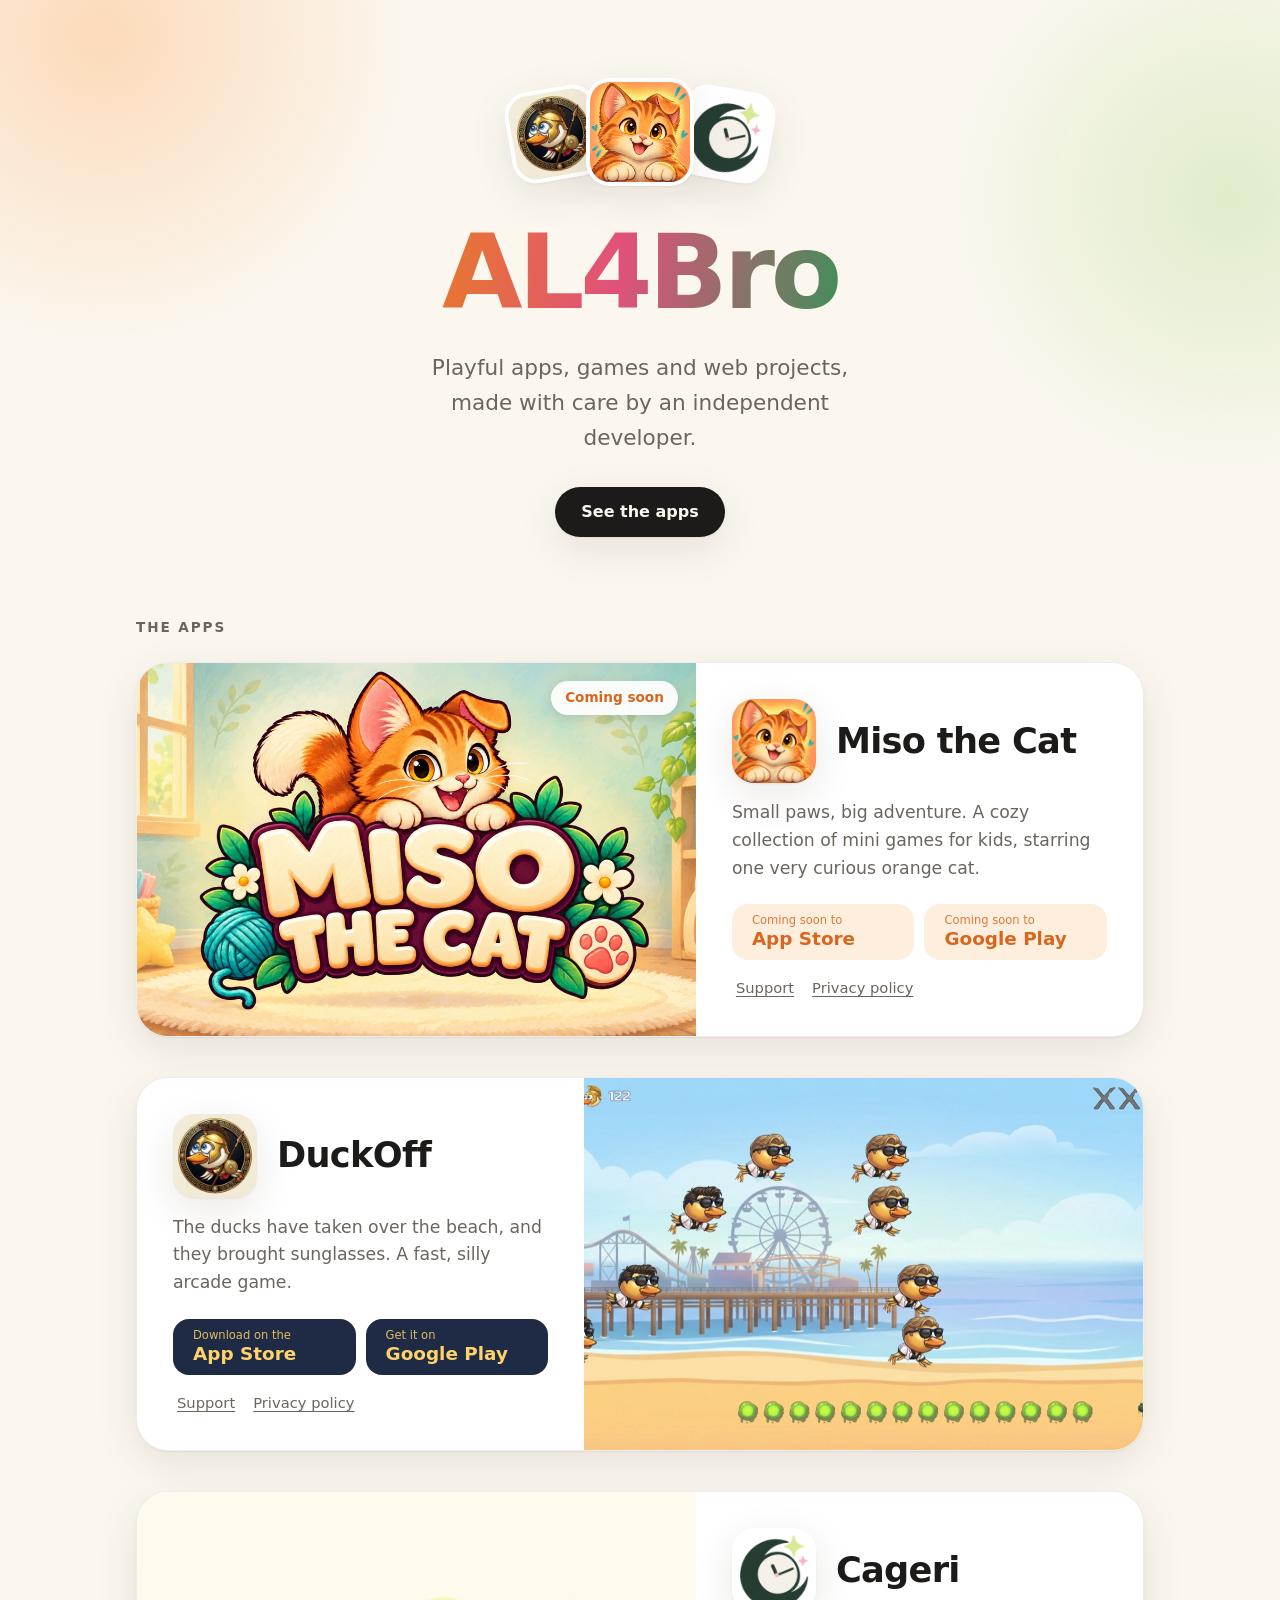
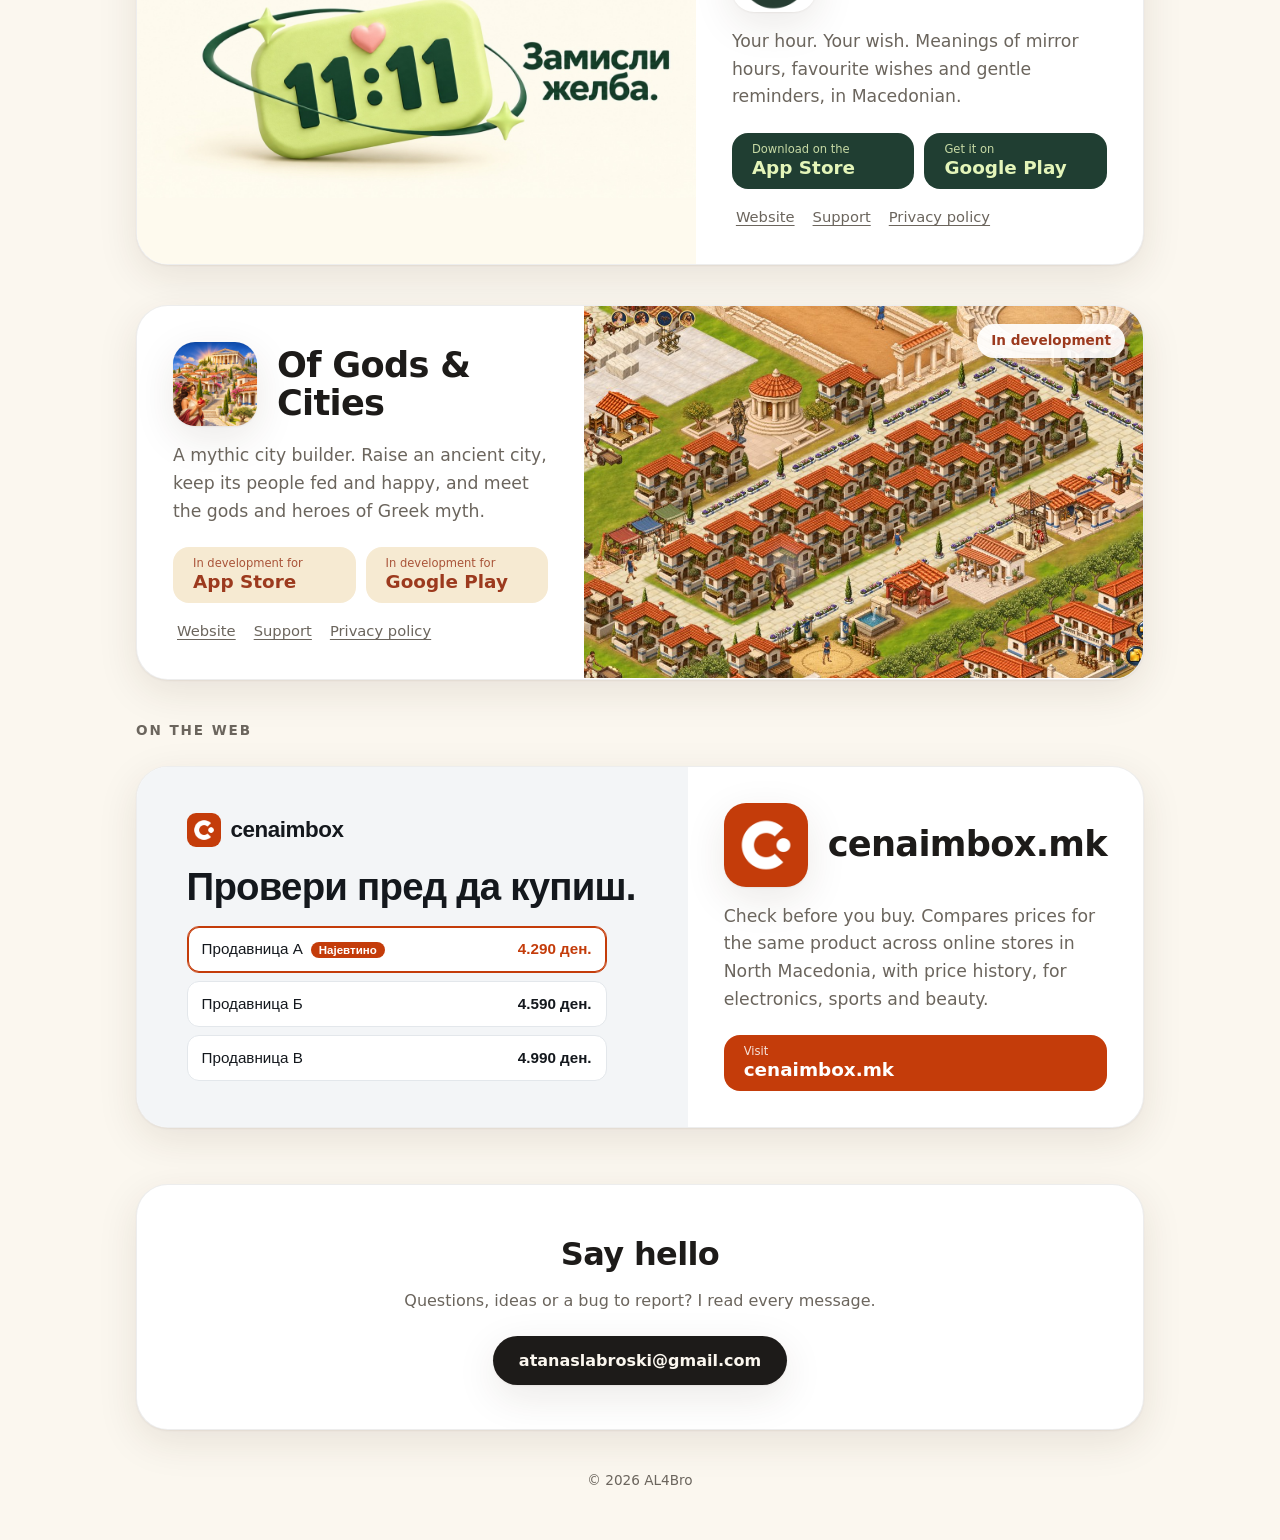
==== commit 0184cf88: "Root page: muted gameplay loop on the Of Gods & Cities card, played while in view Co-Authored-By: Cl" ====
--- a/index.html
+++ b/index.html
@@ -168,6 +168,7 @@
       transition: transform 0.6s ease;
     }
     .app:hover .banner img { transform: scale(1.03); }
+    .banner video { width: 100%; height: 100%; object-fit: cover; display: block; }
     .badge {
       position: absolute;
       top: 18px;
@@ -444,7 +445,7 @@
 
     <article class="app ogc flip">
       <div class="banner">
-        <img src="assets/ogc-banner.jpg" alt="Of Gods &amp; Cities: an ancient Greek city with red-tiled houses, a temple and busy streets" width="1200" height="675" loading="lazy">
+        <video class="autoplay" src="assets/ogc-loop.mp4" poster="assets/ogc-banner.jpg" width="1200" height="600" muted loop playsinline preload="none" aria-label="Of Gods &amp; Cities gameplay: an ancient Greek city with red-tiled houses, a harbour, a stadium and busy streets"></video>
         <span class="badge">In development</span>
       </div>
       <div class="body">
@@ -491,5 +492,19 @@
   </section>
 
   <footer>&copy; 2026 AL4Bro</footer>
+  <script>
+    // Play banner videos only while they are on screen; they stay muted.
+    (function () {
+      var videos = document.querySelectorAll('video.autoplay');
+      if (!('IntersectionObserver' in window) || window.matchMedia('(prefers-reduced-motion: reduce)').matches) return;
+      var observer = new IntersectionObserver(function (entries) {
+        entries.forEach(function (entry) {
+          if (entry.isIntersecting) { entry.target.muted = true; entry.target.play().catch(function () {}); }
+          else entry.target.pause();
+        });
+      }, { threshold: 0.5 });
+      videos.forEach(function (video) { observer.observe(video); });
+    })();
+  </script>
 </body>
 </html>
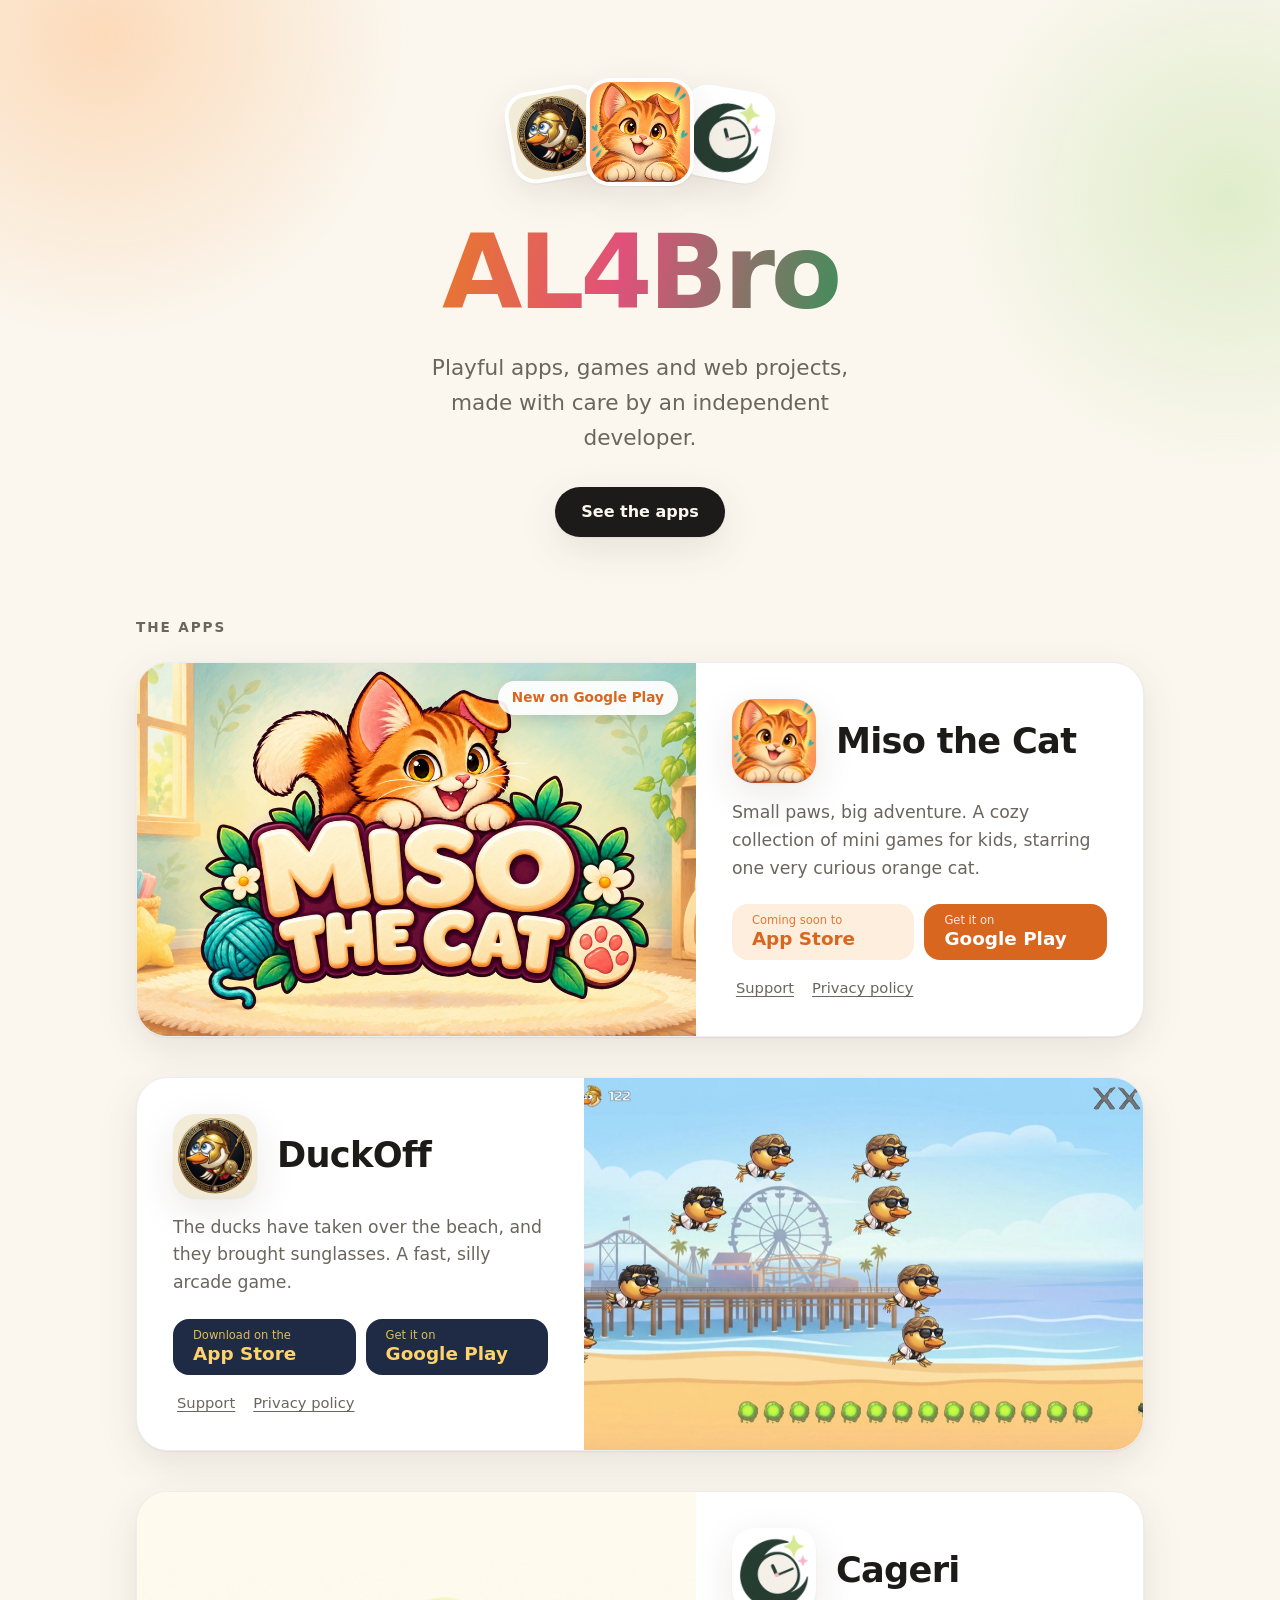
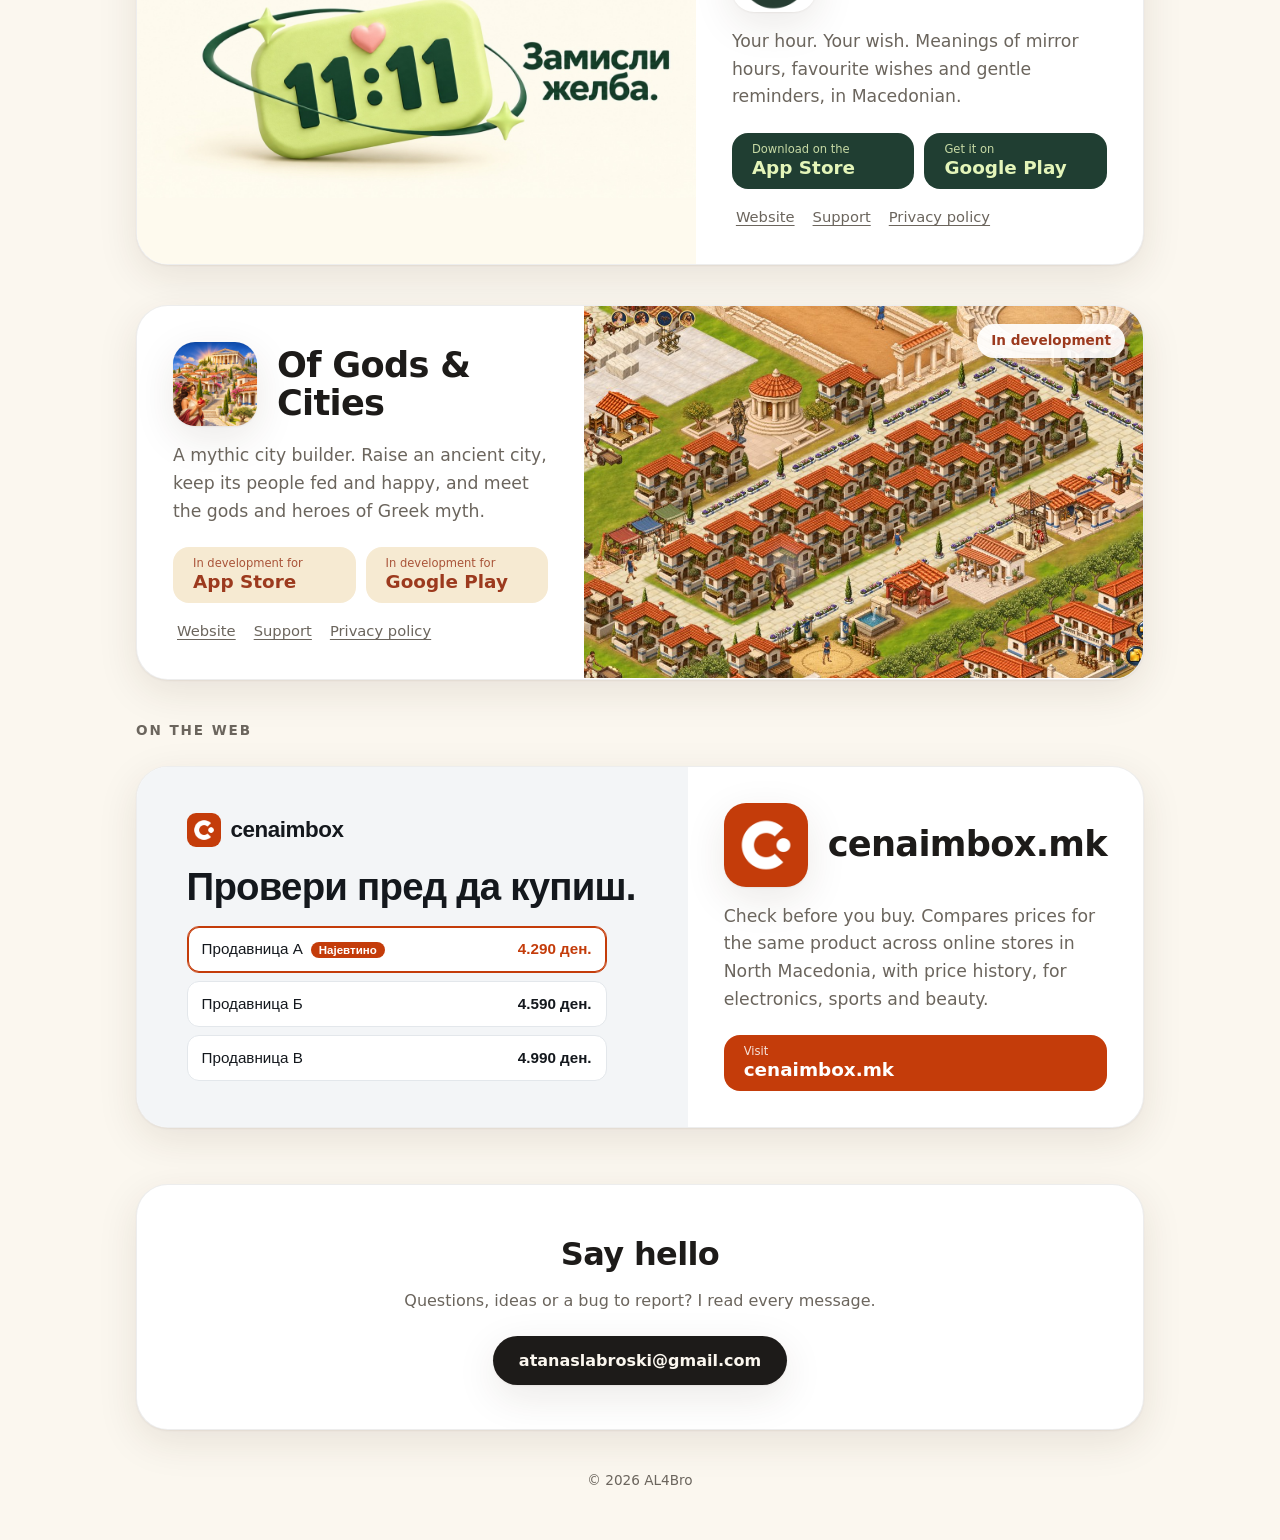
==== commit 1d38119f: "Profile: Miso the Cat is live on Google Play, link the store listing Co-Authored-By: Claude Fable 5." ====
--- a/index.html
+++ b/index.html
@@ -397,7 +397,7 @@
     <article class="app miso">
       <div class="banner">
         <img src="assets/miso-banner.jpg" alt="Miso the Cat peeking over the game logo in a cozy playroom" width="1400" height="700">
-        <span class="badge">Coming soon</span>
+        <span class="badge">New on Google Play</span>
       </div>
       <div class="body">
         <img class="icon" src="assets/miso.png" alt="" width="104" height="104">
@@ -405,7 +405,7 @@
         <p class="pitch">Small paws, big adventure. A cozy collection of mini games for kids, starring one very curious orange cat.</p>
         <div class="actions">
           <span class="soon"><small>Coming soon to</small><strong>App Store</strong></span>
-          <span class="soon"><small>Coming soon to</small><strong>Google Play</strong></span>
+          <a class="store" href="https://play.google.com/store/apps/details?id=com.alab.misosworld"><small>Get it on</small><strong>Google Play</strong></a>
           <span class="minor"><a href="miso/support.html">Support</a><a href="miso/privacy.html">Privacy policy</a></span>
         </div>
       </div>
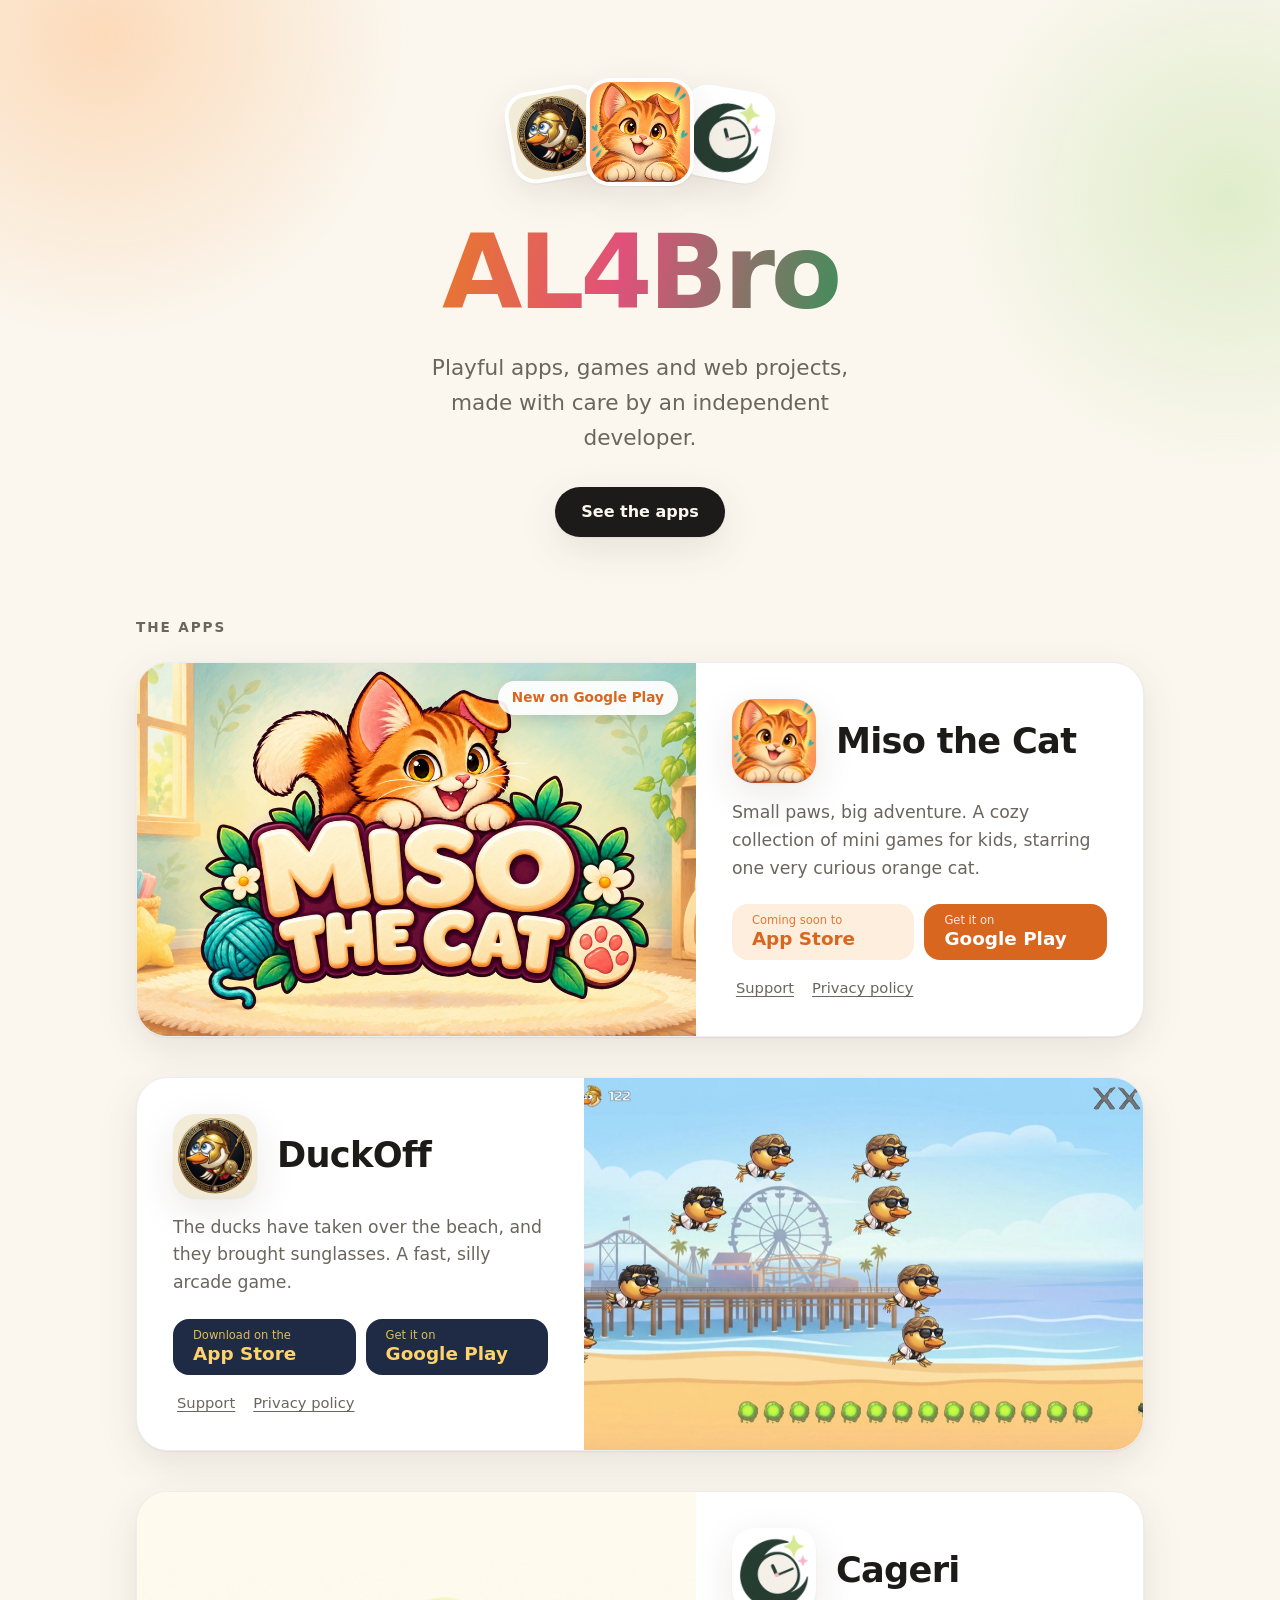
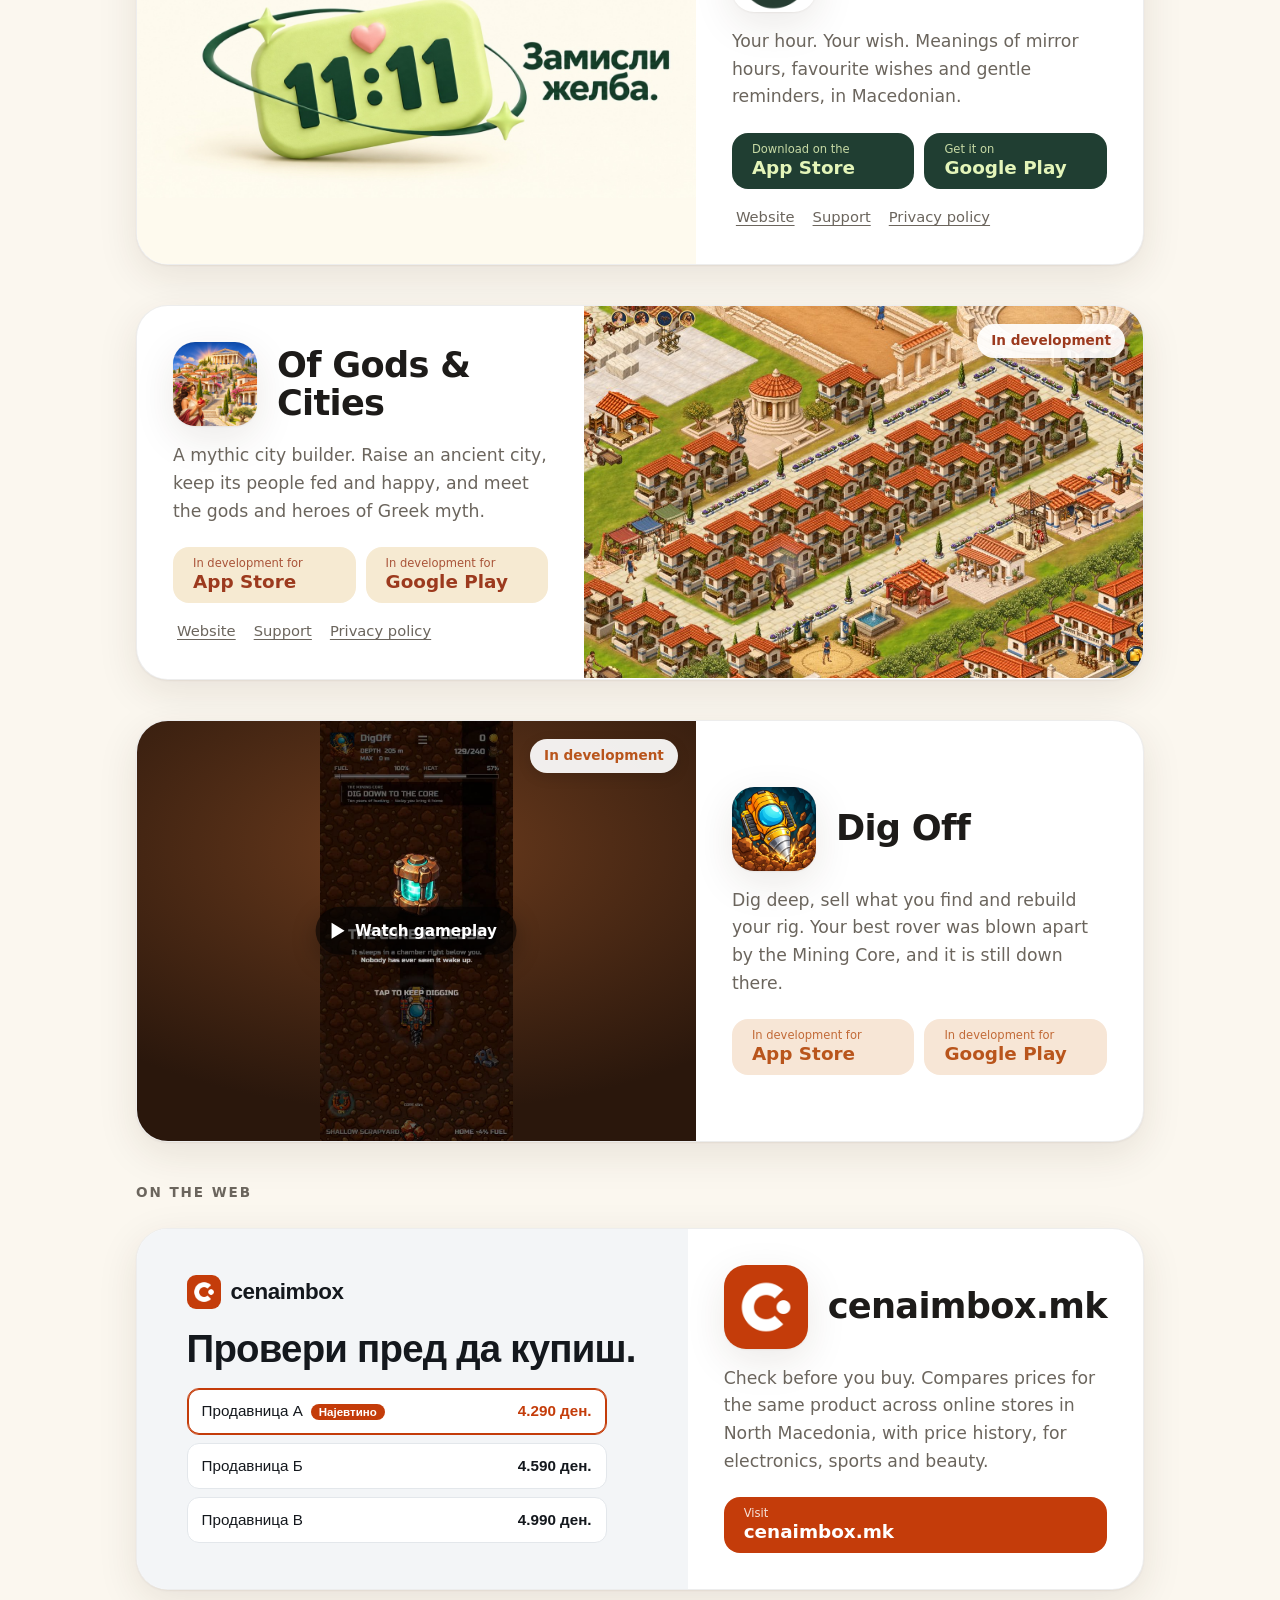
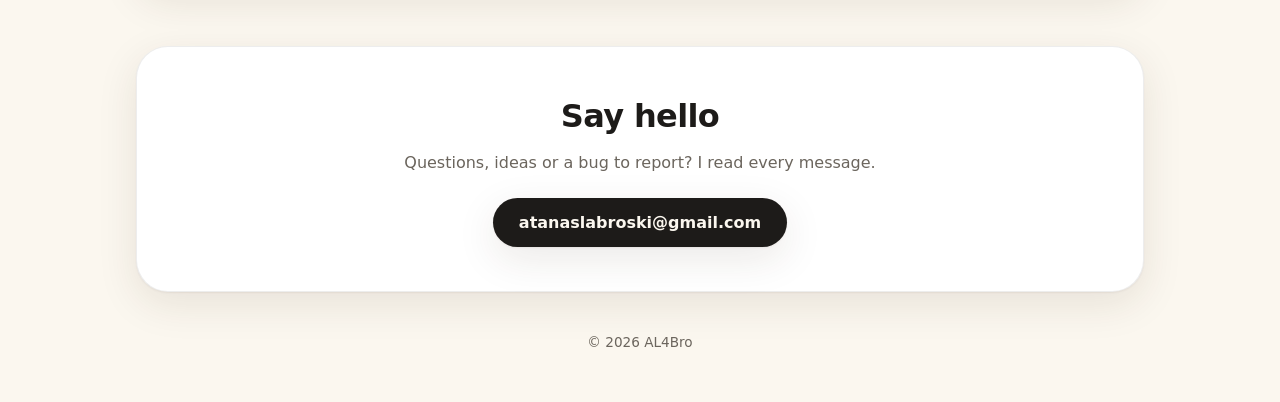
==== commit 102e80de: "Add Dig Off as in development, with a gameplay clip that opens full screen The card loops a short mu" ====
--- a/index.html
+++ b/index.html
@@ -4,7 +4,7 @@
   <meta charset="utf-8">
   <meta name="viewport" content="width=device-width,initial-scale=1">
   <title>AL4Bro - Apps and Games</title>
-  <meta name="description" content="Apps, games and web projects by AL4Bro: Miso the Cat, DuckOff, Cageri, Of Gods &amp; Cities and cenaimbox.mk.">
+  <meta name="description" content="Apps, games and web projects by AL4Bro: Miso the Cat, DuckOff, Cageri, Of Gods &amp; Cities, Dig Off and cenaimbox.mk.">
   <meta name="theme-color" content="#fbf7ef">
   <link rel="canonical" href="https://atelabro.github.io/">
   <meta property="og:title" content="AL4Bro - Apps and Games">
@@ -267,13 +267,87 @@
     .cageri { --accent: #203e32; --on-accent: #e4f5b9; --tint: #f8f5eb; }
     .ogc { --accent: #9c3a1e; --on-accent: #fff4dc; --tint: #f6ead2; }
     .cenaimbox { --accent: #c43c0a; --on-accent: #ffffff; --tint: #f3f5f7; }
+    .digoff { --accent: #b9551c; --on-accent: #ffffff; --tint: #f7e6d6; }
     @media (prefers-color-scheme: dark) {
       .miso { --accent: #f08a44; --on-accent: #1a1006; --tint: #3a2616; }
       .duckoff { --accent: #ffd36b; --on-accent: #1f2a44; --tint: #1e2a3a; }
       .cageri { --accent: #bfe38a; --on-accent: #16281f; --tint: #22302a; }
       .ogc { --accent: #e8a066; --on-accent: #2a1408; --tint: #3a2a1c; }
       .cenaimbox { --accent: #f0703c; --on-accent: #1a0b04; --tint: #1f2328; }
+      .digoff { --accent: #f2a05c; --on-accent: #2a1305; --tint: #2e2118; }
       .badge { background: rgba(28, 28, 31, 0.9); }
+    }
+
+    /* Dig Off: a portrait gameplay clip on a dark mine backdrop; click plays the full video */
+    .digoff .banner {
+      background: radial-gradient(120% 90% at 50% 30%, #6b3b1d 0%, #2a170c 70%);
+      display: flex;
+      align-items: center;
+      justify-content: center;
+      cursor: pointer;
+      border: 0;
+      padding: 0;
+      width: 100%;
+      font: inherit;
+      color: inherit;
+    }
+    .digoff .banner { aspect-ratio: 4 / 3; }
+    .digoff .banner video { position: absolute; inset: 0; width: 100%; height: 100%; object-fit: contain; }
+    .play {
+      position: absolute;
+      left: 50%;
+      top: 50%;
+      translate: -50% -50%;
+      display: flex;
+      align-items: center;
+      gap: 10px;
+      font-family: var(--round);
+      font-weight: 700;
+      font-size: 0.95rem;
+      background: rgba(0, 0, 0, 0.62);
+      color: #ffffff;
+      padding: 12px 20px 12px 16px;
+      border-radius: 999px;
+      box-shadow: 0 8px 24px rgba(0, 0, 0, 0.3);
+      transition: transform 0.2s ease, background 0.2s ease;
+      pointer-events: none;
+    }
+    .play::before {
+      content: "";
+      width: 0;
+      height: 0;
+      border-style: solid;
+      border-width: 8px 0 8px 13px;
+      border-color: transparent transparent transparent #ffffff;
+    }
+    .digoff .banner:hover .play, .digoff .banner:focus-visible .play { background: rgba(0, 0, 0, 0.8); transform: scale(1.05); }
+    .digoff .banner:focus-visible { outline: 3px solid #e8792b; outline-offset: -3px; }
+
+    /* Full-screen video viewer */
+    .viewer {
+      position: fixed;
+      inset: 0;
+      z-index: 50;
+      display: none;
+      align-items: center;
+      justify-content: center;
+      background: rgba(0, 0, 0, 0.92);
+    }
+    .viewer.open { display: flex; }
+    .viewer video { max-width: 100vw; max-height: 100vh; width: auto; height: 100vh; background: #000; }
+    .viewer .close {
+      position: absolute;
+      top: 16px;
+      right: 16px;
+      width: 44px;
+      height: 44px;
+      border-radius: 999px;
+      border: 1px solid rgba(255, 255, 255, 0.5);
+      background: rgba(0, 0, 0, 0.5);
+      color: #ffffff;
+      font-size: 1.4rem;
+      line-height: 1;
+      cursor: pointer;
     }
 
     /* cenaimbox: banner drawn in HTML so it stays crisp */
@@ -346,6 +420,7 @@
       .app.flip { grid-template-columns: 1fr 1.25fr; }
       .app.flip .banner { order: 2; }
       .banner { aspect-ratio: auto; min-height: 340px; }
+      .digoff .banner { aspect-ratio: auto; min-height: 0; height: 420px; }
       .body {
         padding: 36px 36px 36px 36px;
         align-content: center;
@@ -460,6 +535,23 @@
       </div>
     </article>
 
+    <article class="app digoff">
+      <button class="banner" type="button" data-video="assets/digoff-gameplay.mp4" aria-label="Play the Dig Off gameplay video full screen">
+        <video class="autoplay" src="assets/digoff-loop.mp4" poster="assets/digoff-poster.jpg" width="360" height="780" muted loop playsinline preload="none" aria-hidden="true"></video>
+        <span class="badge">In development</span>
+        <span class="play">Watch gameplay</span>
+      </button>
+      <div class="body">
+        <img class="icon" src="assets/digoff.png" alt="" width="104" height="104">
+        <h2>Dig Off</h2>
+        <p class="pitch">Dig deep, sell what you find and rebuild your rig. Your best rover was blown apart by the Mining Core, and it is still down there.</p>
+        <div class="actions">
+          <span class="soon"><small>In development for</small><strong>App Store</strong></span>
+          <span class="soon"><small>In development for</small><strong>Google Play</strong></span>
+        </div>
+      </div>
+    </article>
+
     <p class="section-title">On the web</p>
 
     <article class="app cenaimbox">
@@ -492,6 +584,10 @@
   </section>
 
   <footer>&copy; 2026 AL4Bro</footer>
+  <div class="viewer" id="viewer" role="dialog" aria-modal="true" aria-label="Gameplay video">
+    <video controls playsinline preload="none"></video>
+    <button class="close" type="button" aria-label="Close video">&times;</button>
+  </div>
   <script>
     // Play banner videos only while they are on screen; they stay muted.
     (function () {
@@ -505,6 +601,38 @@
       }, { threshold: 0.5 });
       videos.forEach(function (video) { observer.observe(video); });
     })();
+
+    // A banner with data-video opens that video full screen, with sound and controls.
+    (function () {
+      var viewer = document.getElementById('viewer');
+      var player = viewer.querySelector('video');
+      var closeButton = viewer.querySelector('.close');
+      var opener = null;
+      function close() {
+        if (document.fullscreenElement) document.exitFullscreen().catch(function () {});
+        player.pause();
+        player.removeAttribute('src');
+        player.load();
+        viewer.classList.remove('open');
+        if (opener) opener.focus();
+      }
+      document.querySelectorAll('[data-video]').forEach(function (button) {
+        button.addEventListener('click', function () {
+          opener = button;
+          player.src = button.getAttribute('data-video');
+          viewer.classList.add('open');
+          closeButton.focus();
+          player.play().catch(function () {});
+          if (viewer.requestFullscreen) viewer.requestFullscreen().catch(function () {});
+          else if (player.webkitEnterFullscreen) player.webkitEnterFullscreen();
+        });
+      });
+      closeButton.addEventListener('click', close);
+      viewer.addEventListener('click', function (event) { if (event.target === viewer) close(); });
+      document.addEventListener('keydown', function (event) { if (event.key === 'Escape' && viewer.classList.contains('open')) close(); });
+      document.addEventListener('fullscreenchange', function () { if (!document.fullscreenElement && viewer.classList.contains('open')) close(); });
+      player.addEventListener('webkitendfullscreen', close);
+    })();
   </script>
 </body>
 </html>
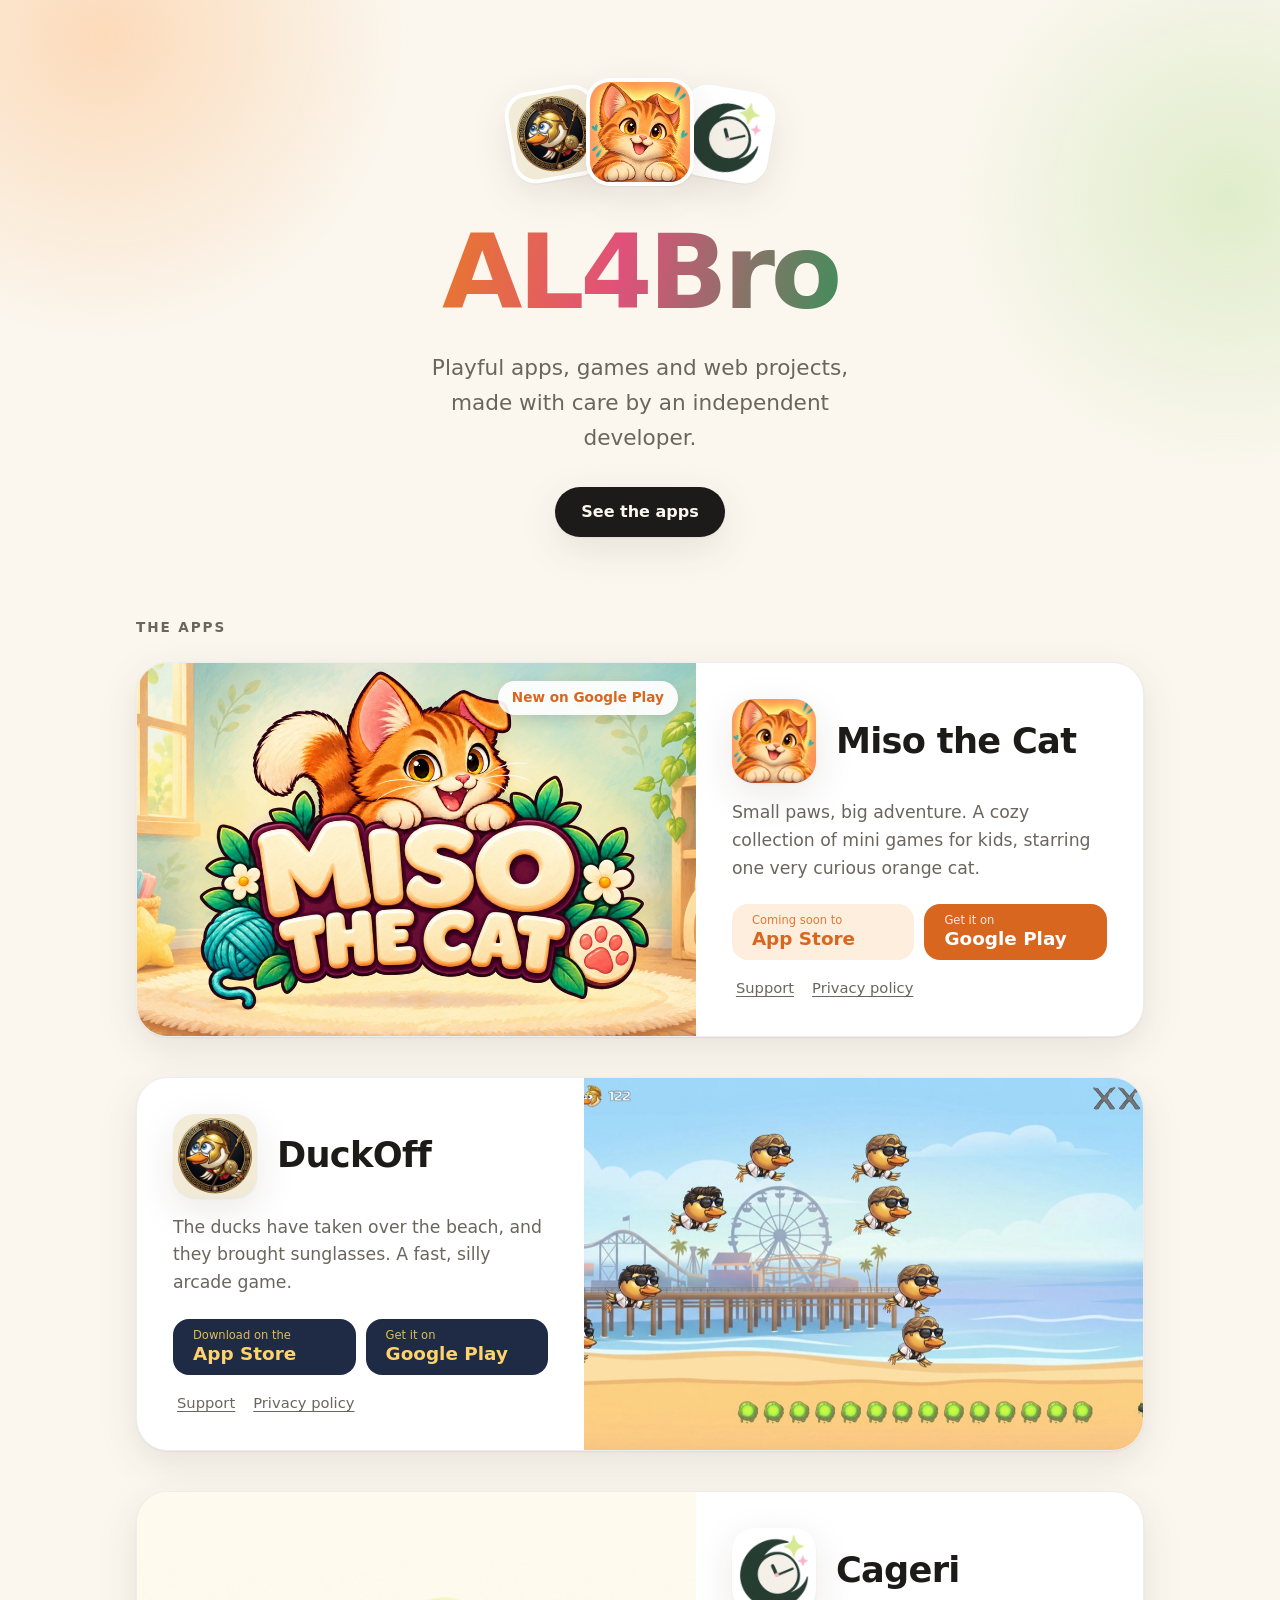
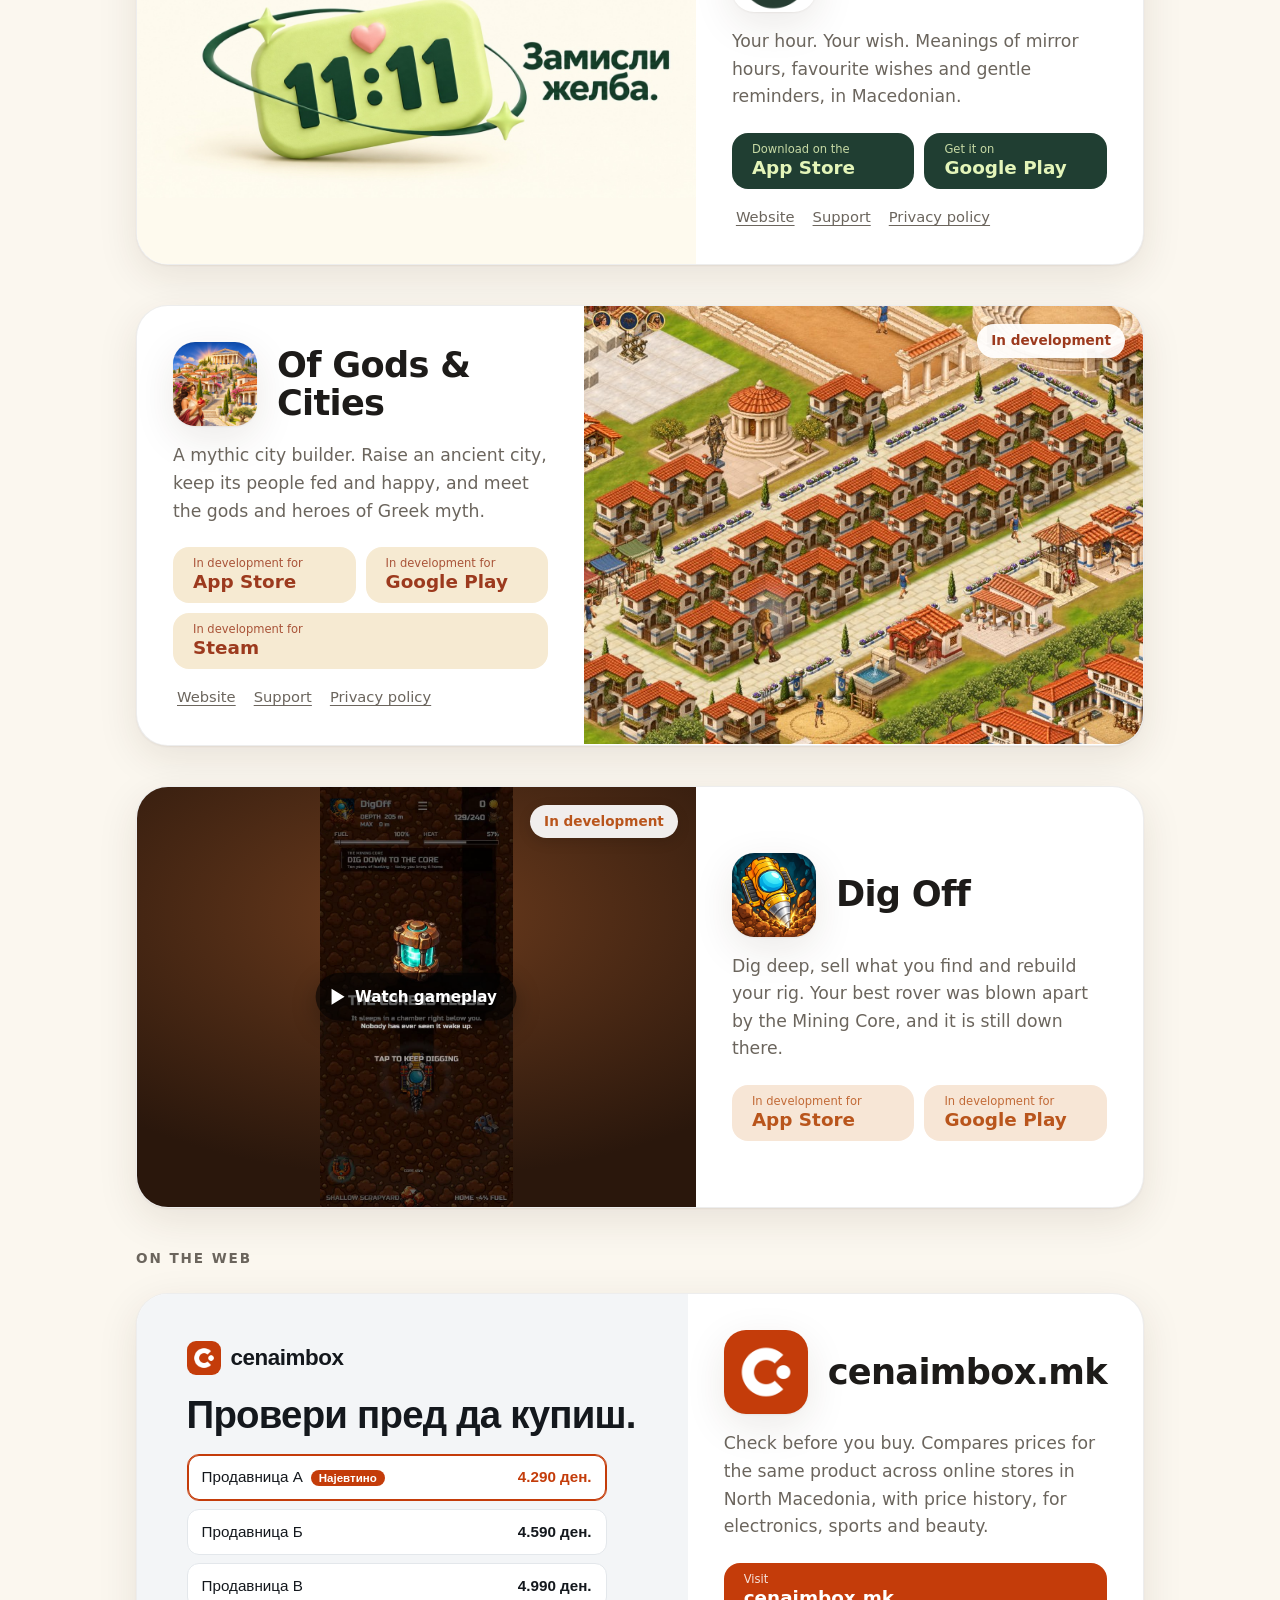
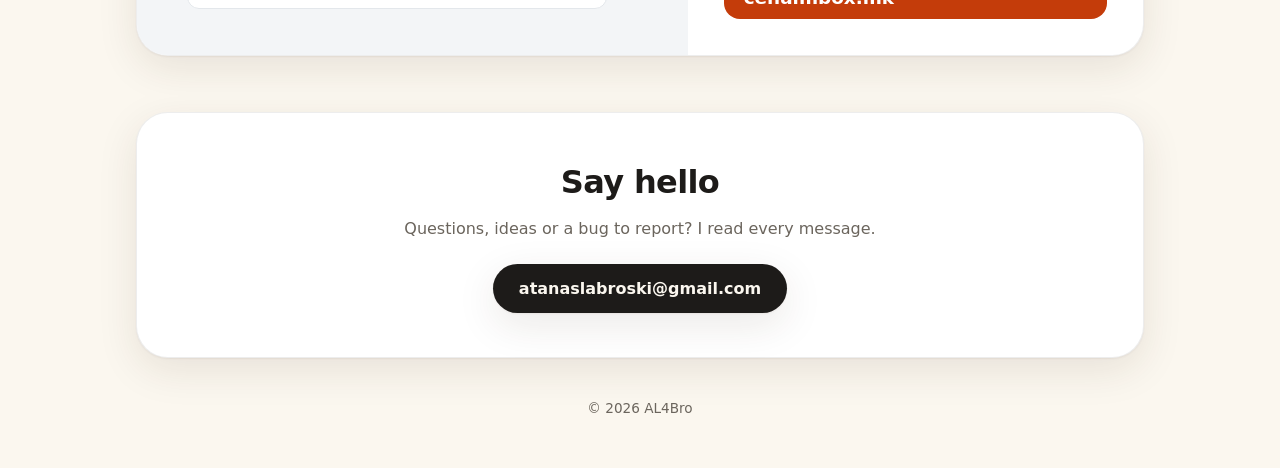
==== commit 064d18e9: "Of Gods & Cities: add In development for Steam Co-Authored-By: Claude Opus 5.5 <noreply@anthropic.co" ====
--- a/index.html
+++ b/index.html
@@ -530,6 +530,7 @@
         <div class="actions">
           <span class="soon"><small>In development for</small><strong>App Store</strong></span>
           <span class="soon"><small>In development for</small><strong>Google Play</strong></span>
+          <span class="soon"><small>In development for</small><strong>Steam</strong></span>
           <span class="minor"><a href="of-gods-and-cities/">Website</a><a href="of-gods-and-cities/support.html">Support</a><a href="of-gods-and-cities/privacy.html">Privacy policy</a></span>
         </div>
       </div>
